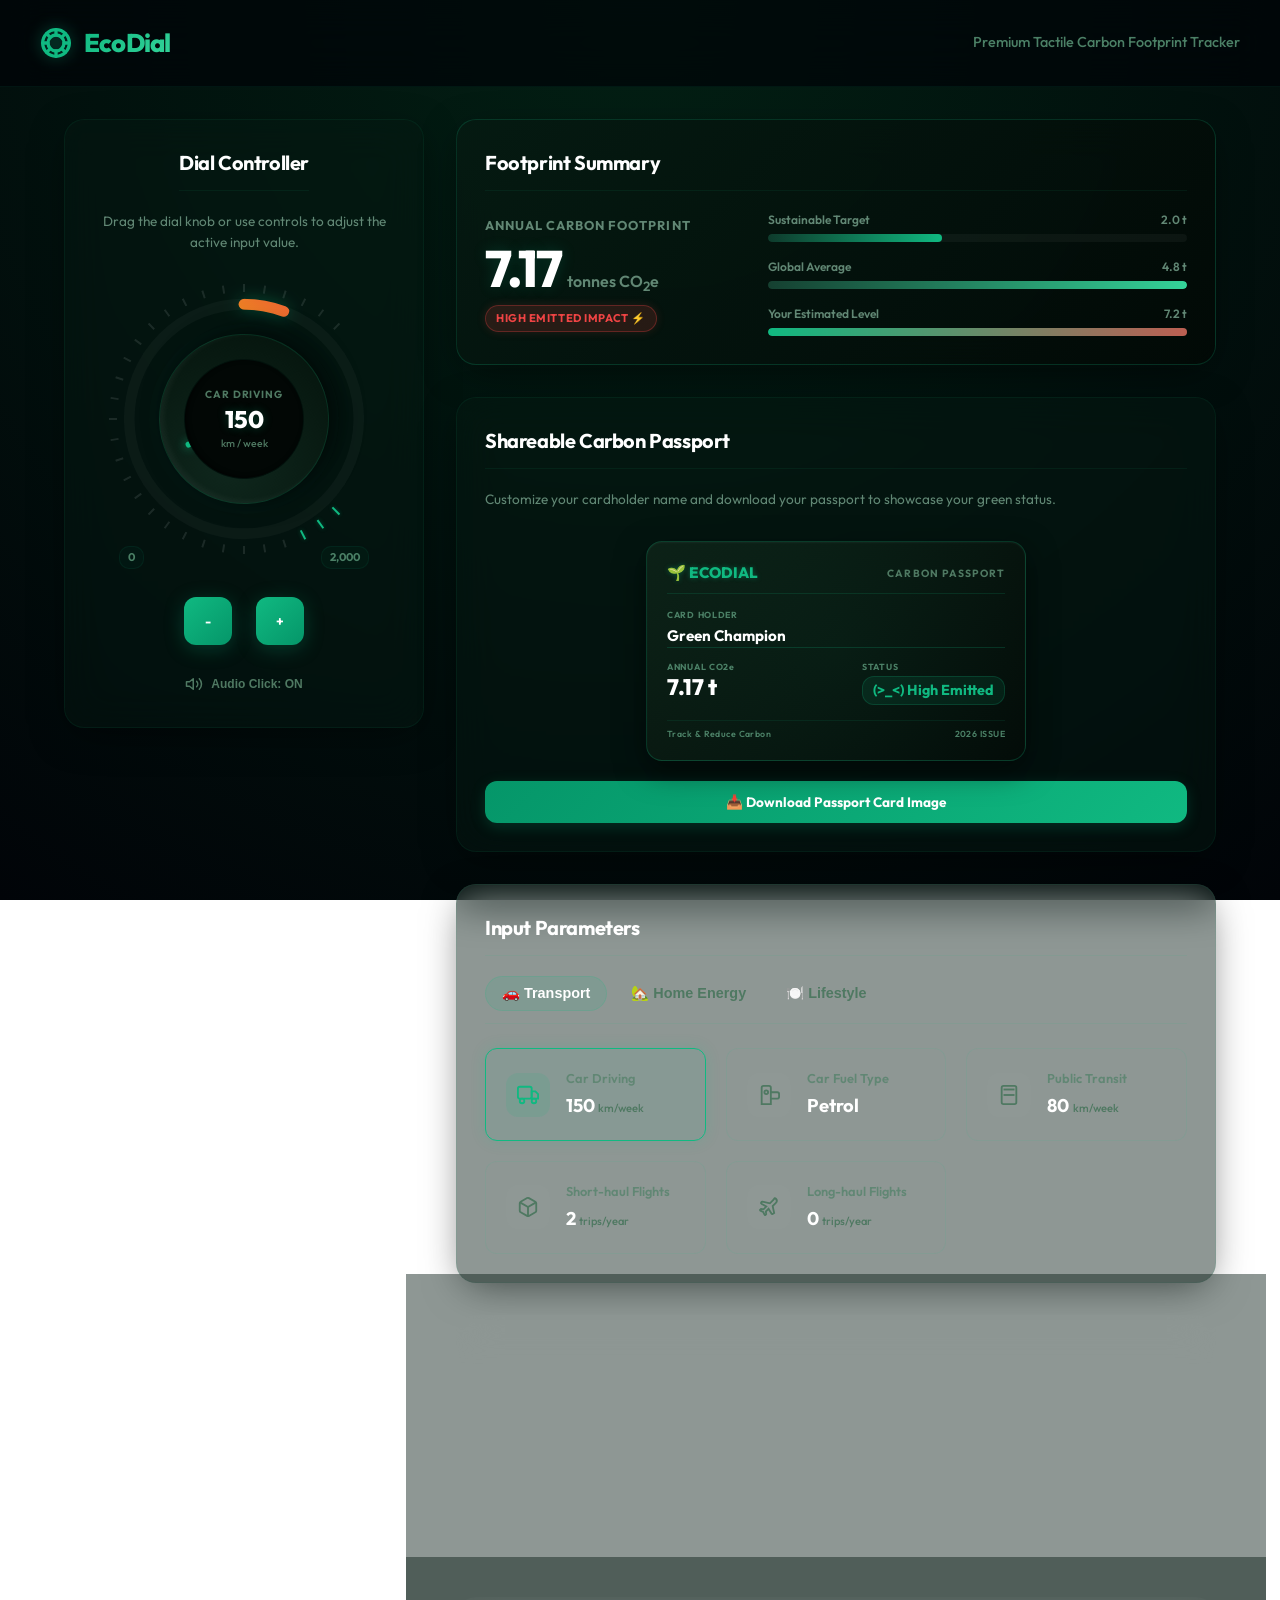
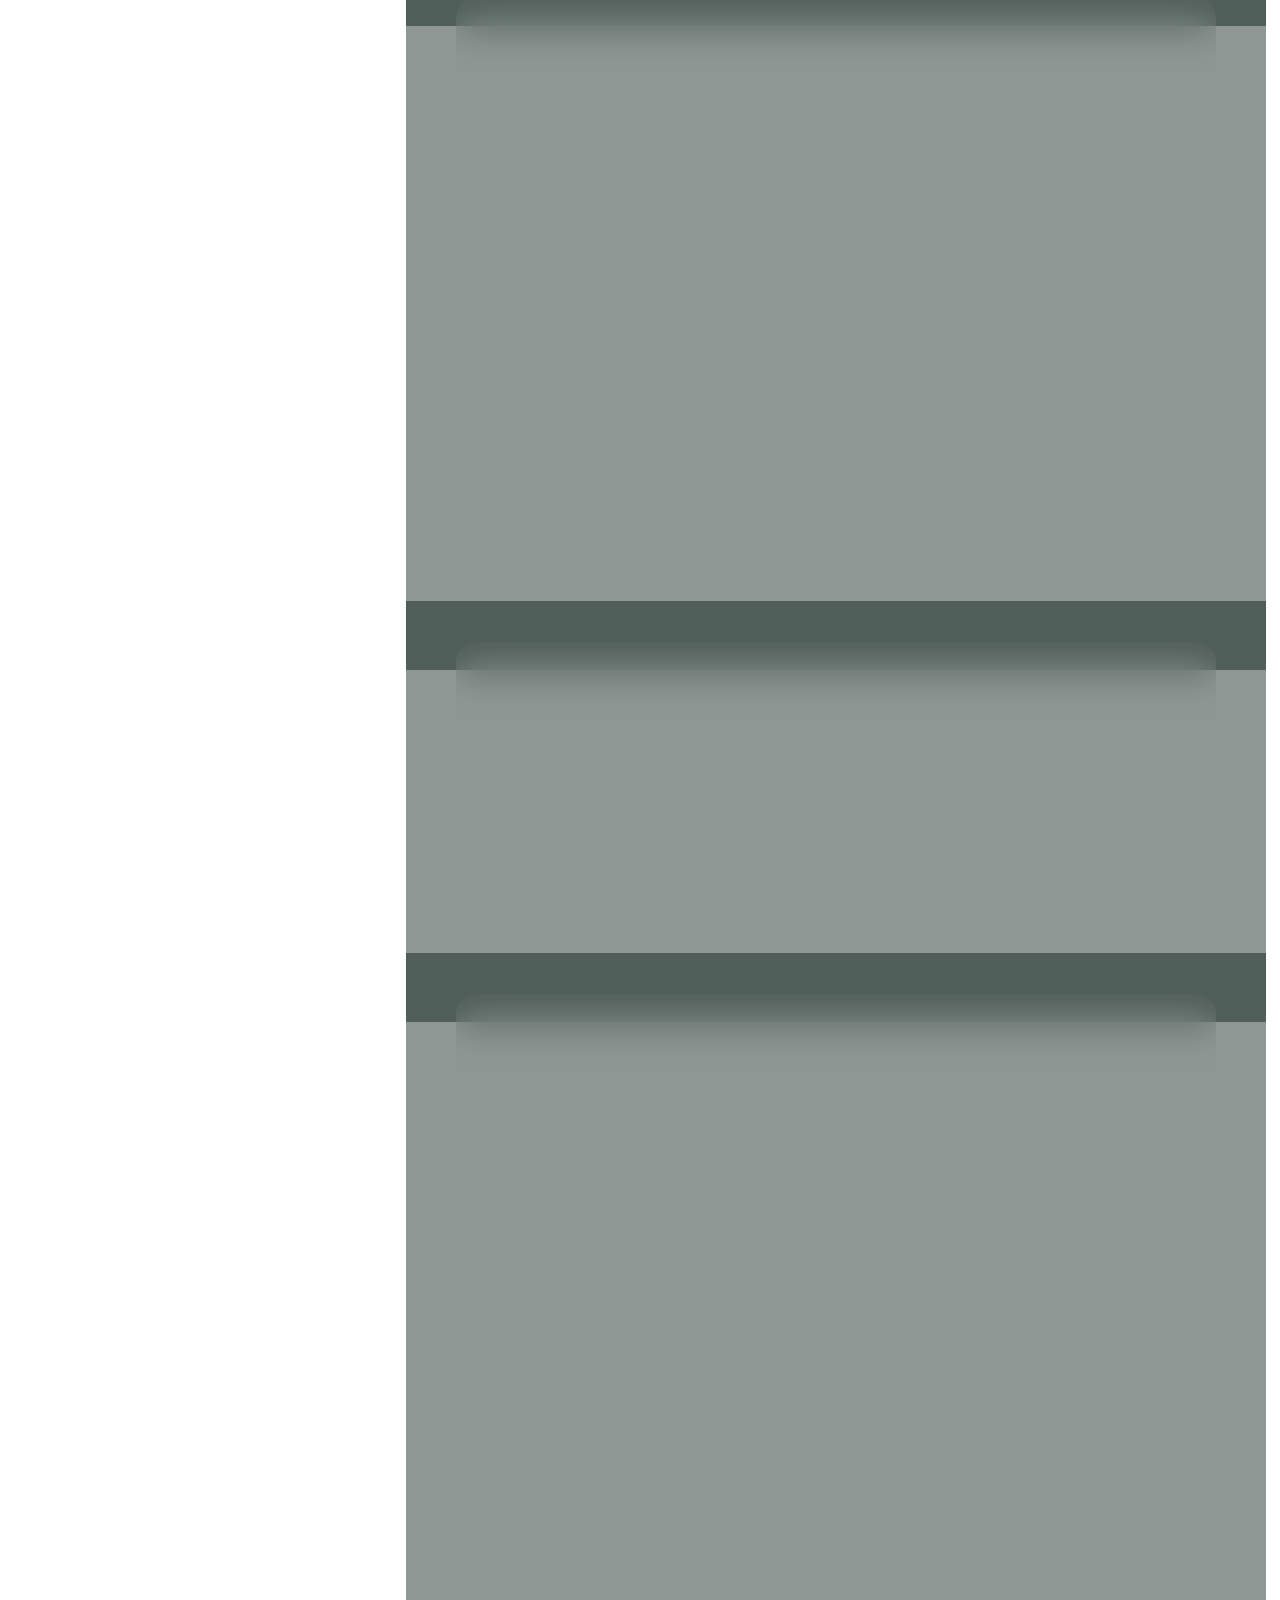
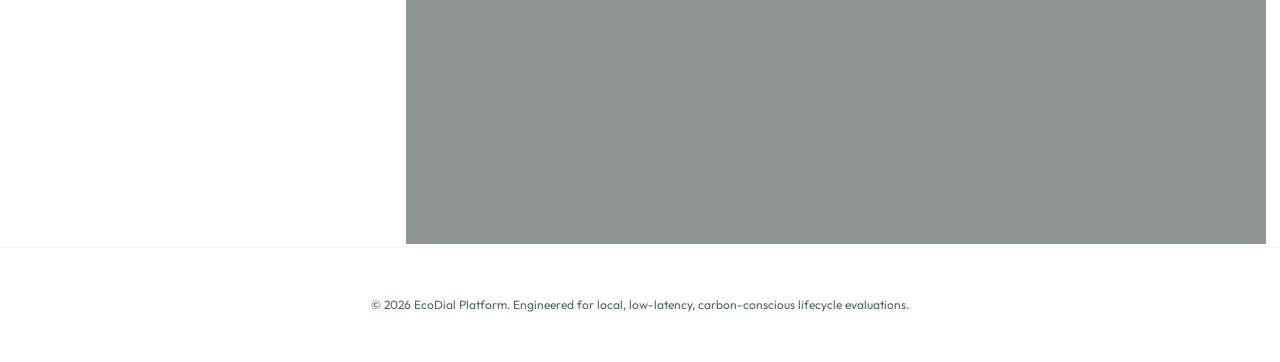
==== frontend/index.html @ 28dccb23 "Initial commit: Secure full-stack Ecodial carbon tracking platform" ====
<!DOCTYPE html>
<html lang="en">
<head>
  <meta charset="UTF-8">
  <meta name="viewport" content="width=device-width, initial-scale=1.0">
  <meta name="description" content="A premium, interactive carbon footprint calculator with drag-controlled tactile dials, live calculations, comparisons, and community leaderboards.">
  <title>EcoDial — Interactive Carbon Footprint Console</title>
  
  <!-- Font and Stylesheet -->
  <link rel="stylesheet" href="css/styles.css">
</head>
<body>

  <!-- Skip-to-content link for accessibility -->
  <a href="#main-dashboard" class="skip-link">Skip to main content</a>

  <header class="app-header">
    <div class="header-container">
      <div class="logo-container">
        <svg class="logo-icon" viewBox="0 0 24 24" width="32" height="32" fill="none" stroke="currentColor" stroke-width="2.5" stroke-linecap="round" stroke-linejoin="round">
          <path d="M12 2a10 10 0 0 1 10 10c0 5.523-4.477 10-10 10S2 17.523 2 12A10 10 0 0 1 12 2z"></path>
          <path d="M12 6a6 6 0 0 1 6 6c0 3.314-2.686 6-6 6s-6-2.686-6-6a6 6 0 0 1 6-6z"></path>
          <path d="M12 2v4"></path>
          <path d="M12 18v4"></path>
          <path d="M4.93 4.93l2.83 2.83"></path>
          <path d="M16.24 16.24l2.83 2.83"></path>
          <path d="M2 12h4"></path>
          <path d="M18 12h4"></path>
          <path d="M4.93 19.07l2.83-2.83"></path>
          <path d="M16.24 7.76l2.83-2.83"></path>
        </svg>
        <h1>EcoDial</h1>
      </div>
      <p>Premium Tactile Carbon Footprint Tracker</p>
    </div>
  </header>

  <main id="main-dashboard" class="dashboard">
    <!-- Left Column: The Console Control Panel -->
    <section class="console-panel card" aria-labelledby="console-heading">
      <h2 id="console-heading">Dial Controller</h2>
      <p class="console-sub">Drag the dial knob or use controls to adjust the active input value.</p>
      
      <!-- Main Dial Widget -->
      <div class="dial-wrapper">
        <div class="dial-container" id="dial-interactive" role="slider" aria-label="Control Dial" aria-valuemin="0" aria-valuemax="100" aria-valuenow="0">
          <!-- Background Notch Circle -->
          <svg class="dial-svg" viewBox="0 0 200 200">
            <defs>
              <linearGradient id="gradient-track" x1="0%" y1="0%" x2="100%" y2="100%">
                <stop offset="0%" stop-color="#10b981" />
                <stop offset="50%" stop-color="#eab308" />
                <stop offset="100%" stop-color="#ef4444" />
              </linearGradient>
            </defs>
            
            <!-- Outer ticks track -->
            <circle class="dial-track-bg" cx="100" cy="100" r="85" />
            <!-- Active Fill Arc -->
            <circle class="dial-track-fill" id="dial-progress-arc" cx="100" cy="100" r="85" stroke="url(#gradient-track)" />
          </svg>
          
          <!-- Outer Dial Ring (ticks render area) -->
          <div class="dial-ticks" id="dial-ticks-container"></div>
          
          <!-- Rotating Knob -->
          <div class="dial-knob" id="dial-knob-element">
            <div class="dial-knob-pointer"></div>
            <div class="dial-knob-cap"></div>
          </div>
          
          <!-- Inner Info Display -->
          <div class="dial-display">
            <div class="dial-display-category" id="dial-category-label">Select a parameter</div>
            <div class="dial-display-value" id="dial-value-label">--</div>
            <div class="dial-display-unit" id="dial-unit-label">click card below</div>
          </div>
        </div>
        <!-- Start/End visual labels for the dial -->
        <div class="dial-range-labels">
          <span id="dial-min-val-label" class="dial-range-lbl">0</span>
          <span id="dial-max-val-label" class="dial-range-lbl">2,000</span>
        </div>
      </div>

      <!-- Fine Tuning Accessibility Controls -->
      <div class="dial-controls">
        <button id="dial-btn-dec" class="btn btn-dial-adjust" aria-label="Decrease value">-</button>
        <button id="dial-btn-inc" class="btn btn-dial-adjust" aria-label="Increase value">+</button>
      </div>

      <!-- Settings & Feedback -->
      <div class="console-footer">
        <!-- Sound Effect Toggle -->
        <button id="toggle-sound-btn" class="btn-toggle-sound" aria-label="Toggle Dial Sound">
          <svg class="sound-icon sound-on" viewBox="0 0 24 24" width="18" height="18" fill="none" stroke="currentColor" stroke-width="2" stroke-linecap="round" stroke-linejoin="round">
            <polygon points="11 5 6 9 2 9 2 15 6 15 11 19 11 5"></polygon>
            <path d="M19.07 4.93a10 10 0 0 1 0 14.14M15.54 8.46a5 5 0 0 1 0 7.07"></path>
          </svg>
          <svg class="sound-icon sound-off hidden" viewBox="0 0 24 24" width="18" height="18" fill="none" stroke="currentColor" stroke-width="2" stroke-linecap="round" stroke-linejoin="round">
            <polygon points="11 5 6 9 2 9 2 15 6 15 11 19 11 5"></polygon>
            <line x1="23" y1="9" x2="17" y2="15"></line>
            <line x1="17" y1="9" x2="23" y2="15"></line>
          </svg>
          <span id="sound-status-text">Audio Click: ON</span>
        </button>
      </div>
      
      <!-- Option Selector for Categorical Inputs -->
      <div id="categorical-options-container" class="categorical-options hidden">
        <!-- Dynmically filled buttons -->
      </div>
    </section>

    <!-- Right Column: Results & Inputs Layout -->
    <div class="results-layout">
      <!-- Live Footprint Summary Card -->
      <section class="score-card card" aria-labelledby="score-heading">
        <h2 id="score-heading" class="visually-hidden">Footprint Summary</h2>
        <div class="score-container">
          <div class="score-metric">
            <span class="score-label">Annual Carbon Footprint</span>
            <div class="score-number-wrapper">
              <span id="score-value" class="score-number">0.00</span>
              <span class="score-unit">tonnes CO<sub>2</sub>e</span>
            </div>
            <div id="impact-badge" class="badge">Calculating...</div>
          </div>
          
          <div class="score-comparisons">
            <div class="comparison-bar">
              <div class="comp-label-row">
                <span>Sustainable Target</span>
                <span>2.0 t</span>
              </div>
              <div class="bar-track">
                <div class="bar-fill sustainable-fill" style="width: 100%"></div>
              </div>
            </div>
            
            <div class="comparison-bar">
              <div class="comp-label-row">
                <span>Global Average</span>
                <span>4.8 t</span>
              </div>
              <div class="bar-track">
                <div class="bar-fill avg-fill" style="width: 100%"></div>
              </div>
            </div>
            
            <div class="comparison-bar">
              <div class="comp-label-row">
                <span>Your Estimated Level</span>
                <span id="comparison-user-val">0.0 t</span>
              </div>
              <div class="bar-track">
                <div id="user-footprint-fill" class="bar-fill user-fill" style="width: 0%"></div>
              </div>
            </div>
          </div>
        </div>
      </section>

      <!-- Shareable Carbon Passport Card -->
      <section class="ecocard-section card" aria-labelledby="ecocard-heading">
        <h2 id="ecocard-heading">Shareable Carbon Passport</h2>
        <p class="console-sub">Customize your cardholder name and download your passport to showcase your green status.</p>
        
        <div class="ecocard-container">
          <div class="ecocard" id="ecocard-card-element">
            <div class="ecocard-glow"></div>
            <div class="ecocard-header">
              <span class="ecocard-logo">🌱 ECODIAL</span>
              <span class="ecocard-type">CARBON PASSPORT</span>
            </div>
            
            <div class="ecocard-body">
              <div class="ecocard-field">
                <label for="card-holder-name" class="ecocard-label">CARD HOLDER</label>
                <input type="text" id="card-holder-name" value="Green Champion" placeholder="Enter name" maxlength="18">
              </div>
              <div class="ecocard-row">
                <div class="ecocard-field">
                  <span class="ecocard-label">ANNUAL CO2e</span>
                  <span class="ecocard-value" id="card-footprint-val">0.00 t</span>
                </div>
                <div class="ecocard-field">
                  <span class="ecocard-label">STATUS</span>
                  <span class="ecocard-status" id="card-status-val">Sustainable</span>
                </div>
              </div>
            </div>
            
            <div class="ecocard-footer">
              <span>Track & Reduce Carbon</span>
              <span>2026 ISSUE</span>
            </div>
          </div>
          
          <button id="download-card-btn" class="btn btn-download-pass">📥 Download Passport Card Image</button>
        </div>
      </section>

      <!-- Category Navigation & Cards Grid -->
      <section class="inputs-panel card" aria-labelledby="inputs-heading">
        <h2 id="inputs-heading" class="visually-hidden">Input Parameters</h2>
        <div class="tabs-header">
          <button class="tab-btn active" data-category="transport">🚗 Transport</button>
          <button class="tab-btn" data-category="home">🏡 Home Energy</button>
          <button class="tab-btn" data-category="lifestyle">🍽️ Lifestyle</button>
        </div>

        <div class="tabs-content">
          <!-- Transport Tab Content -->
          <div class="tab-pane active" id="tab-transport">
            <div class="cards-grid">
              <div class="param-card active" id="card-car_km_per_week" data-id="car_km_per_week">
                <div class="card-icon-wrapper">
                  <svg class="card-icon" viewBox="0 0 24 24" fill="none" stroke="currentColor" stroke-width="2">
                    <rect x="1" y="3" width="15" height="13" rx="2" ry="2"></rect>
                    <polygon points="16 8 20 8 23 11 23 16 16 16 16 8"></polygon>
                    <circle cx="5.5" cy="18.5" r="2.5"></circle>
                    <circle cx="18.5" cy="18.5" r="2.5"></circle>
                  </svg>
                </div>
                <div class="card-info">
                  <h3>Car Driving</h3>
                  <div class="card-val-row">
                    <span class="card-val" id="val-car_km_per_week">0</span>
                    <span class="card-unit">km/week</span>
                  </div>
                </div>
              </div>

              <div class="param-card" id="card-car_fuel" data-id="car_fuel">
                <div class="card-icon-wrapper">
                  <svg class="card-icon" viewBox="0 0 24 24" fill="none" stroke="currentColor" stroke-width="2">
                    <path d="M3 22h12M4 22V4a2 2 0 0 1 2-2h6a2 2 0 0 1 2 2v18"></path>
                    <path d="M14 9h7a2 2 0 0 1 2 2v3a2 2 0 0 1-2 2h-7"></path>
                    <circle cx="9" cy="9" r="2"></circle>
                  </svg>
                </div>
                <div class="card-info">
                  <h3>Car Fuel Type</h3>
                  <div class="card-val-row">
                    <span class="card-val capitalize" id="val-car_fuel">petrol</span>
                  </div>
                </div>
              </div>

              <div class="param-card" id="card-public_transit_km_per_week" data-id="public_transit_km_per_week">
                <div class="card-icon-wrapper">
                  <svg class="card-icon" viewBox="0 0 24 24" fill="none" stroke="currentColor" stroke-width="2">
                    <rect x="4" y="2" width="16" height="20" rx="2" ry="2"></rect>
                    <line x1="12" y1="18" x2="12" y2="18"></line>
                    <line x1="6" y1="6" x2="18" y2="6"></line>
                    <line x1="6" y1="12" x2="18" y2="12"></line>
                  </svg>
                </div>
                <div class="card-info">
                  <h3>Public Transit</h3>
                  <div class="card-val-row">
                    <span class="card-val" id="val-public_transit_km_per_week">0</span>
                    <span class="card-unit">km/week</span>
                  </div>
                </div>
              </div>

              <div class="param-card" id="card-short_haul_flights_per_year" data-id="short_haul_flights_per_year">
                <div class="card-icon-wrapper">
                  <svg class="card-icon" viewBox="0 0 24 24" fill="none" stroke="currentColor" stroke-width="2">
                    <path d="M21 16V8a2 2 0 0 0-1-1.73l-7-4a2 2 0 0 0-2 0l-7 4A2 2 0 0 0 3 8v8a2 2 0 0 0 1 1.73l7 4a2 2 0 0 0 2 0l7-4A2 2 0 0 0 21 16z"></path>
                    <line x1="3.27" y1="6.96" x2="12" y2="12.01"></line>
                    <line x1="12" y1="22.08" x2="12" y2="12"></line>
                    <line x1="20.73" y1="6.96" x2="12" y2="12"></line>
                  </svg>
                </div>
                <div class="card-info">
                  <h3>Short-haul Flights</h3>
                  <div class="card-val-row">
                    <span class="card-val" id="val-short_haul_flights_per_year">0</span>
                    <span class="card-unit">trips/year</span>
                  </div>
                </div>
              </div>

              <div class="param-card" id="card-long_haul_flights_per_year" data-id="long_haul_flights_per_year">
                <div class="card-icon-wrapper">
                  <svg class="card-icon" viewBox="0 0 24 24" fill="none" stroke="currentColor" stroke-width="2">
                    <path d="M17.8 19.2L16 11l3.5-3.5C21 6 21 4.5 19.5 3S18 3 16.5 4.5L13 8 4.8 6.2c-.5-.1-.9.1-1.1.5l-.3.7c-.2.4-.1.9.3 1.1L9 11.5l-3 3-2.3-.5c-.4-.1-.8.1-1 .4l-.4.5c-.2.4-.1.8.3 1l3 1.5 1.5 3c.2.4.6.5 1 .3l.5-.4c.3-.2.5-.6.4-1l-.5-2.3 3-3 3.3 5.3c.2.4.7.5 1.1.3l.7-.3c.4-.2.6-.6.5-1.1z"></path>
                  </svg>
                </div>
                <div class="card-info">
                  <h3>Long-haul Flights</h3>
                  <div class="card-val-row">
                    <span class="card-val" id="val-long_haul_flights_per_year">0</span>
                    <span class="card-unit">trips/year</span>
                  </div>
                </div>
              </div>
            </div>
          </div>

          <!-- Home Energy Tab Content -->
          <div class="tab-pane" id="tab-home">
            <div class="cards-grid">
              <div class="param-card" id="card-electricity_kwh_per_month" data-id="electricity_kwh_per_month">
                <div class="card-icon-wrapper">
                  <svg class="card-icon" viewBox="0 0 24 24" fill="none" stroke="currentColor" stroke-width="2">
                    <polygon points="13 2 3 14 12 14 11 22 21 10 12 10 13 2"></polygon>
                  </svg>
                </div>
                <div class="card-info">
                  <h3>Electricity Use</h3>
                  <div class="card-val-row">
                    <span class="card-val" id="val-electricity_kwh_per_month">0</span>
                    <span class="card-unit">kWh/month</span>
                  </div>
                </div>
              </div>

              <div class="param-card" id="card-natural_gas_kwh_per_month" data-id="natural_gas_kwh_per_month">
                <div class="card-icon-wrapper">
                  <svg class="card-icon" viewBox="0 0 24 24" fill="none" stroke="currentColor" stroke-width="2">
                    <path d="M12 2c1.88 0 3.39 1.19 4.02 2.82a5.093 5.093 0 0 0-4.02 1.34c-2 2-2 5.02 0 7.02s5.02 2 7.02 0a5.093 5.093 0 0 0 1.34-4.02C20.81 9.8 22 11.31 22 13.19C22 18.06 17.52 22 12 22S2 18.06 2 13.19C2 7.52 7.52 2 12 2z"></path>
                  </svg>
                </div>
                <div class="card-info">
                  <h3>Natural Gas Use</h3>
                  <div class="card-val-row">
                    <span class="card-val" id="val-natural_gas_kwh_per_month">0</span>
                    <span class="card-unit">kWh/month</span>
                  </div>
                </div>
              </div>

              <div class="param-card" id="card-household_size" data-id="household_size">
                <div class="card-icon-wrapper">
                  <svg class="card-icon" viewBox="0 0 24 24" fill="none" stroke="currentColor" stroke-width="2">
                    <path d="M17 21v-2a4 4 0 0 0-4-4H5a4 4 0 0 0-4 4v2"></path>
                    <circle cx="9" cy="7" r="4"></circle>
                    <path d="M23 21v-2a4 4 0 0 0-3-3.87"></path>
                    <path d="M16 3.13a4 4 0 0 1 0 7.75"></path>
                  </svg>
                </div>
                <div class="card-info">
                  <h3>Household Size</h3>
                  <div class="card-val-row">
                    <span class="card-val" id="val-household_size">1</span>
                    <span class="card-unit">people</span>
                  </div>
                </div>
              </div>
            </div>
          </div>

          <!-- Lifestyle Tab Content -->
          <div class="tab-pane" id="tab-lifestyle">
            <div class="cards-grid">
              <div class="param-card" id="card-diet" data-id="diet">
                <div class="card-icon-wrapper">
                  <svg class="card-icon" viewBox="0 0 24 24" fill="none" stroke="currentColor" stroke-width="2">
                    <circle cx="12" cy="12" r="10"></circle>
                    <path d="M12 2a15.3 15.3 0 0 1 4 10 15.3 15.3 0 0 1-4 10 15.3 15.3 0 0 1-4-10 15.3 15.3 0 0 1 4-10z"></path>
                    <path d="M2 12h20"></path>
                  </svg>
                </div>
                <div class="card-info">
                  <h3>Primary Diet</h3>
                  <div class="card-val-row">
                    <span class="card-val capitalize" id="val-diet">medium_meat</span>
                  </div>
                </div>
              </div>

              <div class="param-card" id="card-goods_spend_usd_per_month" data-id="goods_spend_usd_per_month">
                <div class="card-icon-wrapper">
                  <svg class="card-icon" viewBox="0 0 24 24" fill="none" stroke="currentColor" stroke-width="2">
                    <rect x="2" y="7" width="20" height="14" rx="2" ry="2"></rect>
                    <path d="M16 21V5a2 2 0 0 0-2-2h-4a2 2 0 0 0-2 2v16"></path>
                  </svg>
                </div>
                <div class="card-info">
                  <h3>Goods Spending</h3>
                  <div class="card-val-row">
                    <span class="card-val" id="val-goods_spend_usd_per_month">0</span>
                    <span class="card-unit">USD/month</span>
                  </div>
                </div>
              </div>

              <div class="param-card" id="card-waste_kg_per_week" data-id="waste_kg_per_week">
                <div class="card-icon-wrapper">
                  <svg class="card-icon" viewBox="0 0 24 24" fill="none" stroke="currentColor" stroke-width="2">
                    <polyline points="3 6 5 6 21 6"></polyline>
                    <path d="M19 6v14a2 2 0 0 1-2 2H7a2 2 0 0 1-2-2V6m3 0V4a2 2 0 0 1 2-2h4a2 2 0 0 1 2 2v2"></path>
                    <line x1="10" y1="11" x2="10" y2="17"></line>
                    <line x1="14" y1="11" x2="14" y2="17"></line>
                  </svg>
                </div>
                <div class="card-info">
                  <h3>Landfill Waste</h3>
                  <div class="card-val-row">
                    <span class="card-val" id="val-waste_kg_per_week">0</span>
                    <span class="card-unit">kg/week</span>
                  </div>
                </div>
              </div>
            </div>
          </div>
        </div>
      </section>

      <!-- Category Visual Breakdown Chart -->
      <section class="breakdown-card card" aria-labelledby="breakdown-heading">
        <h2 id="breakdown-heading">Emissions Breakdown</h2>
        <div class="breakdown-chart" id="breakdown-chart-bars">
          <!-- Dynamic chart rows generated by JS -->
          <div class="bar-row">
            <span>🚗 Transport</span>
            <div class="bar-track"><div class="bar-fill user-fill" id="breakdown-fill-transport" style="width: 0%"></div></div>
            <span id="breakdown-val-transport">0.00 t</span>
          </div>
          <div class="bar-row">
            <span>🏡 Home Energy</span>
            <div class="bar-track"><div class="bar-fill user-fill" id="breakdown-fill-home" style="width: 0%"></div></div>
            <span id="breakdown-val-home">0.00 t</span>
          </div>
          <div class="bar-row">
            <span>🍽️ Diet</span>
            <div class="bar-track"><div class="bar-fill user-fill" id="breakdown-fill-diet" style="width: 0%"></div></div>
            <span id="breakdown-val-diet">0.00 t</span>
          </div>
          <div class="bar-row">
            <span>🛍️ Consumption</span>
            <div class="bar-track"><div class="bar-fill user-fill" id="breakdown-fill-consumption" style="width: 0%"></div></div>
            <span id="breakdown-val-consumption">0.00 t</span>
          </div>
        </div>
      </section>

      <!-- Recommendations Action List -->
      <section class="actions-card card" aria-labelledby="actions-heading">
        <h2 id="actions-heading">Tailored Reductions</h2>
        <div class="insights-summary" id="insights-summary-text">
          Adjust inputs to see quantified actions targeting your largest emission categories.
        </div>
        <ul class="plain-list" id="recommendations-list">
          <!-- Dynamic list of recommendations -->
        </ul>
      </section>

      <!-- History Snapshots Logs -->
      <section class="history-card card" aria-labelledby="history-heading">
        <h2 id="history-heading">Saved Snapshots</h2>
        <div class="history-controls">
          <button id="save-snapshot-btn" class="btn">💾 Save Snapshot</button>
          <button id="reset-platform-btn" class="btn secondary">🔄 Reset Inputs</button>
        </div>
        <div class="table-wrapper">
          <table class="history" id="history-table">
            <thead>
              <tr>
                <th>Date</th>
                <th>Total Footprint</th>
                <th>Transport</th>
                <th>Home</th>
                <th>Diet</th>
                <th>Consumption</th>
                <th style="text-align: right;">Action</th>
              </tr>
            </thead>
            <tbody id="history-table-body">
              <tr>
                <td colspan="7" class="empty-history">No snapshots saved yet. Save current estimates using the button above.</td>
              </tr>
            </tbody>
          </table>
        </div>
      </section>

      <!-- Community Status Light Board & Competition Leaderboard -->
      <section class="community-card card" aria-labelledby="community-heading">
        <h2 id="community-heading">Community Status &amp; Leaderboard</h2>
        <p class="console-sub">Fostering friendly competition to reduce emissions. Monitor active member status at a glance!</p>
        
        <!-- Add Friend Form -->
        <div class="community-adder">
          <div class="field">
            <label for="friend-name-input">Friend Name</label>
            <input type="text" id="friend-name-input" placeholder="e.g. Alice" maxlength="12">
          </div>
          <div class="field">
            <label for="friend-score-input">Carbon footprint (tonnes)</label>
            <input type="number" id="friend-score-input" placeholder="e.g. 3.2" step="0.1" min="0" max="30">
          </div>
          <button id="add-friend-btn" class="btn" style="margin-top: 1.5rem;">👤 Add Member</button>
        </div>

        <!-- Warning Lights Board -->
        <h3 class="board-title">🚨 System Status Lights</h3>
        <div class="status-light-board" id="status-lights-grid">
          <!-- Dynamically populated with status LEDs -->
        </div>

        <!-- Leaderboard Table -->
        <h3 class="board-title" style="margin-top: 2rem;">🏆 Eco Competition Board</h3>
        <div class="table-wrapper">
          <table class="history" id="leaderboard-table">
            <thead>
              <tr>
                <th>Rank</th>
                <th>Member Name</th>
                <th>Footprint Score</th>
                <th>Carbon Status</th>
                <th style="text-align: right;">Action</th>
              </tr>
            </thead>
            <tbody id="leaderboard-table-body">
              <!-- Dynamically populated with ranked users -->
            </tbody>
          </table>
        </div>
      </section>
    </div>
  </main>

  <footer class="app-footer">
    <p>© 2026 EcoDial Platform. Engineered for local, low-latency, carbon-conscious lifecycle evaluations.</p>
  </footer>

  <!-- Application Logic -->
  <script src="js/app.js"></script>
</body>
</html>
---- frontend/css/styles.css ----
/* EcoDial Visual Design System */
@import url('https://fonts.googleapis.com/css2?family=Outfit:wght@300;400;500;600;700;800&display=swap');

:root {
  --bg-gradient: radial-gradient(circle at 50% 0%, #032014 0%, #010408 100%);
  --surface: rgba(6, 26, 18, 0.45);
  --surface-hover: rgba(9, 36, 25, 0.6);
  --text: #f8fafc;
  --muted: #4b6b5b;
  --primary: #10b981; /* Emerald green */
  --primary-glow: rgba(16, 185, 129, 0.4);
  --blue-accent: #34d399; /* Mint green for moderate */
  --blue-glow: rgba(52, 211, 153, 0.35);
  --accent: #ef4444; /* Crimson red warning */
  --accent-glow: rgba(239, 68, 68, 0.35);
  --yellow-accent: #fbbf24;
  --yellow-glow: rgba(251, 191, 36, 0.35);
  
  --border: rgba(16, 185, 129, 0.08);
  --border-hover: rgba(16, 185, 129, 0.22);
  --focus: #10b981;
  --radius: 20px;
  --radius-inner: 12px;
  --shadow: 0 10px 40px -10px rgba(0, 0, 0, 0.6);
  --glass-blur: blur(20px);
}

* {
  box-sizing: border-box;
  margin: 0;
  padding: 0;
}

body {
  font-family: 'Outfit', -apple-system, sans-serif;
  background: var(--bg-gradient);
  background-attachment: fixed;
  color: var(--text);
  line-height: 1.5;
  min-height: 100vh;
}

/* Custom Scrollbars */
::-webkit-scrollbar {
  width: 8px;
  height: 8px;
}
::-webkit-scrollbar-track {
  background: #010408;
}
::-webkit-scrollbar-thumb {
  background: #082d1c;
  border-radius: 4px;
}
::-webkit-scrollbar-thumb:hover {
  background: #10b981;
}

/* Accessible Outlines */
:focus-visible {
  outline: 3px solid var(--focus);
  outline-offset: 3px;
}

.skip-link {
  position: absolute;
  top: -100px;
  left: 20px;
  background: var(--primary);
  color: #fff;
  padding: 10px 20px;
  border-radius: 0 0 10px 10px;
  z-index: 100;
  text-decoration: none;
  font-weight: 600;
  transition: top 0.2s ease;
}
.skip-link:focus {
  top: 0;
}

/* Header */
.app-header {
  background: rgba(1, 4, 8, 0.7);
  backdrop-filter: var(--glass-blur);
  -webkit-backdrop-filter: var(--glass-blur);
  border-bottom: 1px solid var(--border);
  padding: 1.5rem 2rem;
  position: sticky;
  top: 0;
  z-index: 50;
}
.header-container {
  max-width: 1200px;
  margin: 0 auto;
  display: flex;
  justify-content: space-between;
  align-items: center;
  flex-wrap: wrap;
  gap: 1rem;
}
.logo-container {
  display: flex;
  align-items: center;
  gap: 0.75rem;
}
.logo-icon {
  color: var(--primary);
  filter: drop-shadow(0 0 8px var(--primary-glow));
}
.app-header h1 {
  font-size: 1.6rem;
  font-weight: 800;
  letter-spacing: -0.03em;
  background: linear-gradient(135deg, #10b981 0%, #34d399 100%);
  -webkit-background-clip: text;
  background-clip: text;
  -webkit-text-fill-color: transparent;
}
.app-header p {
  color: #4b8066;
  font-size: 0.9rem;
  font-weight: 500;
}

/* Dashboard Layout */
.dashboard {
  max-width: 1200px;
  margin: 2rem auto;
  padding: 0 1.5rem;
  display: grid;
  grid-template-columns: 360px 1fr;
  gap: 2rem;
  align-items: start;
}

/* Glassmorphic Cards */
.card {
  background: var(--surface);
  backdrop-filter: var(--glass-blur);
  -webkit-backdrop-filter: var(--glass-blur);
  border: 1px solid var(--border);
  border-radius: var(--radius);
  padding: 1.75rem;
  box-shadow: var(--shadow);
  transition: all 0.3s cubic-bezier(0.25, 0.8, 0.25, 1);
}
.card:hover {
  background: var(--surface-hover);
  border-color: var(--border-hover);
  box-shadow: 0 15px 45px -10px rgba(0, 0, 0, 0.7);
  transform: translateY(-2px);
}
.card h2 {
  font-size: 1.25rem;
  font-weight: 700;
  letter-spacing: -0.02em;
  color: #fff;
  border-bottom: 1px solid var(--border);
  padding-bottom: 0.75rem;
  margin-bottom: 1.25rem;
  display: flex;
  align-items: center;
  gap: 0.5rem;
}

/* Console/Dial Panel */
.console-panel {
  position: sticky;
  top: 100px;
  display: flex;
  flex-direction: column;
  align-items: center;
  text-align: center;
}
.console-sub {
  font-size: 0.85rem;
  color: #618774;
  margin-bottom: 2rem;
}

/* Dial Interactive Widget */
.dial-wrapper {
  position: relative;
  width: 270px;
  height: 270px;
  margin-bottom: 2.2rem;
  user-select: none;
}
.dial-range-labels {
  position: absolute;
  bottom: -15px;
  left: 0;
  right: 0;
  display: flex;
  justify-content: space-between;
  padding: 0 10px;
  pointer-events: none;
}
.dial-range-lbl {
  font-size: 0.7rem;
  font-weight: 700;
  color: #4b8066;
  background: rgba(16, 185, 129, 0.04);
  border: 1px solid var(--border);
  padding: 2px 8px;
  border-radius: 10px;
}
.dial-container {
  position: relative;
  width: 100%;
  height: 100%;
  display: flex;
  align-items: center;
  justify-content: center;
  cursor: grab;
  touch-action: none;
  -webkit-user-drag: none;
}
.dial-container:active {
  cursor: grabbing;
}
.dial-svg {
  position: absolute;
  top: 0;
  left: 0;
  width: 100%;
  height: 100%;
  transform: rotate(-90deg);
}
.dial-track-bg {
  fill: none;
  stroke: rgba(255, 255, 255, 0.03);
  stroke-width: 8;
}
.dial-track-fill {
  fill: none;
  stroke-width: 8;
  stroke-linecap: round;
  stroke-dasharray: 534;
  stroke-dashoffset: 534;
  transition: stroke-dashoffset 0.1s cubic-bezier(0.1, 0.8, 0.25, 1);
  filter: drop-shadow(0 0 6px rgba(16, 185, 129, 0.35));
}

/* Tick Notches around Dial */
.dial-ticks {
  position: absolute;
  top: 0;
  left: 0;
  width: 100%;
  height: 100%;
  pointer-events: none;
}
.dial-tick {
  position: absolute;
  width: 2px;
  height: 8px;
  background: rgba(255, 255, 255, 0.1);
  left: calc(50% - 1px);
  transform-origin: 50% 135px;
  transition: background-color 0.2s ease, height 0.2s ease;
}
.dial-tick.active {
  background: var(--primary);
  height: 10px;
  box-shadow: 0 0 4px var(--primary-glow);
}

/* Rotating Knob */
.dial-knob {
  position: absolute;
  width: 170px;
  height: 170px;
  border-radius: 50%;
  background: radial-gradient(circle at 30% 30%, #0f271d 0%, #04120b 100%);
  border: 1px solid rgba(16, 185, 129, 0.15);
  box-shadow: 
    inset 0 4px 6px rgba(255, 255, 255, 0.05),
    0 10px 25px rgba(0, 0, 0, 0.6),
    0 0 0 10px rgba(16, 185, 129, 0.01);
  display: flex;
  align-items: center;
  justify-content: center;
  transition: transform 0.1s cubic-bezier(0.1, 0.8, 0.25, 1);
  z-index: 10;
  touch-action: none;
  -webkit-user-drag: none;
}
.dial-knob-pointer {
  position: absolute;
  width: 6px;
  height: 6px;
  border-radius: 50%;
  background: var(--primary);
  top: 20px;
  left: calc(50% - 3px);
  box-shadow: 0 0 10px var(--primary);
}
.dial-knob-cap {
  position: absolute;
  width: 120px;
  height: 120px;
  border-radius: 50%;
  background: #020705;
  border: 1px solid rgba(16, 185, 129, 0.05);
  box-shadow: inset 0 2px 4px rgba(0, 0, 0, 0.7);
  pointer-events: none;
}

/* Info Inner Display */
.dial-display {
  position: absolute;
  z-index: 20;
  pointer-events: none;
  display: flex;
  flex-direction: column;
  align-items: center;
  justify-content: center;
  width: 110px;
  height: 110px;
  text-align: center;
}
.dial-display-category {
  font-size: 0.65rem;
  text-transform: uppercase;
  letter-spacing: 0.08em;
  color: #4f7962;
  font-weight: 700;
  max-width: 90px;
  overflow: hidden;
  text-overflow: ellipsis;
  white-space: nowrap;
}
.dial-display-value {
  font-size: 1.5rem;
  font-weight: 800;
  color: #fff;
  line-height: 1.1;
  margin: 0.2rem 0;
  text-shadow: 0 0 10px rgba(16, 185, 129, 0.3);
}
.dial-display-unit {
  font-size: 0.65rem;
  color: #4f7962;
  font-weight: 500;
}

/* Control Buttons dec/inc */
.dial-controls {
  display: flex;
  gap: 1.5rem;
  margin-top: 0.5rem;
  width: 100%;
  justify-content: center;
}
.btn-dial-adjust {
  width: 48px;
  height: 48px;
  border-radius: 50%;
  font-size: 1.5rem;
  display: flex;
  align-items: center;
  justify-content: center;
  background: rgba(255, 255, 255, 0.01);
  border: 1px solid var(--border);
  color: #a7f3d0;
  padding: 0;
  box-shadow: none;
}
.btn-dial-adjust:hover {
  background: rgba(16, 185, 129, 0.08);
  border-color: var(--primary);
  color: var(--primary);
}

.console-footer {
  margin-top: 1.5rem;
  width: 100%;
}
.btn-toggle-sound {
  background: transparent;
  border: none;
  color: #4f7962;
  cursor: pointer;
  display: inline-flex;
  align-items: center;
  gap: 0.5rem;
  font-size: 0.75rem;
  font-weight: 600;
  padding: 6px 12px;
  border-radius: 20px;
  transition: all 0.2s ease;
}
.btn-toggle-sound:hover {
  color: var(--text);
  background: rgba(16, 185, 129, 0.05);
}

/* Option selections (Categorical inputs overlay) */
.categorical-options {
  display: flex;
  flex-direction: column;
  gap: 0.5rem;
  margin-top: 1.25rem;
  width: 100%;
  animation: fadeIn 0.3s ease;
}
.categorical-btn {
  background: rgba(255, 255, 255, 0.01);
  border: 1px solid var(--border);
  color: var(--text);
  padding: 0.6rem 1rem;
  border-radius: var(--radius-inner);
  cursor: pointer;
  font-size: 0.8rem;
  font-weight: 600;
  text-align: left;
  transition: all 0.2s ease;
  display: flex;
  justify-content: space-between;
  align-items: center;
}
.categorical-btn:hover {
  background: rgba(16, 185, 129, 0.05);
  border-color: var(--muted);
}
.categorical-btn.active {
  background: rgba(16, 185, 129, 0.1);
  border-color: var(--primary);
  color: var(--primary);
  box-shadow: 0 0 10px rgba(16, 185, 129, 0.1);
}

/* Right Section Results */
.results-layout {
  display: flex;
  flex-direction: column;
  gap: 2rem;
}

/* Score Card */
.score-card {
  background: linear-gradient(135deg, rgba(6, 26, 18, 0.8) 0%, rgba(2, 8, 5, 0.8) 100%);
  border-color: rgba(16, 185, 129, 0.2);
}
.score-container {
  display: grid;
  grid-template-columns: 1.2fr 2fr;
  gap: 2rem;
  align-items: center;
}
.score-metric {
  display: flex;
  flex-direction: column;
}
.score-label {
  font-size: 0.8rem;
  font-weight: 700;
  text-transform: uppercase;
  letter-spacing: 0.08em;
  color: #618774;
}
.score-number-wrapper {
  margin: 0.5rem 0;
  display: flex;
  align-items: baseline;
  gap: 0.4rem;
}
.score-number {
  font-size: 3.2rem;
  font-weight: 800;
  letter-spacing: -0.04em;
  line-height: 1;
  color: #fff;
  text-shadow: 0 0 15px rgba(16, 185, 129, 0.2);
}
.score-unit {
  font-size: 1rem;
  color: #618774;
  font-weight: 600;
}
.badge {
  align-self: flex-start;
  font-size: 0.7rem;
  font-weight: 700;
  padding: 4px 10px;
  border-radius: 20px;
  text-transform: uppercase;
  letter-spacing: 0.05em;
  transition: all 0.3s ease;
}
.badge.badge-sustainable {
  background: rgba(16, 185, 129, 0.15);
  color: var(--primary);
  border: 1px solid rgba(16, 185, 129, 0.3);
  box-shadow: 0 0 10px rgba(16, 185, 129, 0.15);
}
.badge.badge-moderate {
  background: rgba(52, 211, 153, 0.15);
  color: var(--blue-accent);
  border: 1px solid rgba(52, 211, 153, 0.3);
  box-shadow: 0 0 10px rgba(52, 211, 153, 0.15);
}
.badge.badge-warning {
  background: rgba(239, 68, 68, 0.15);
  color: var(--accent);
  border: 1px solid rgba(239, 68, 68, 0.3);
  box-shadow: 0 0 10px rgba(239, 68, 68, 0.15);
}

.score-comparisons {
  display: flex;
  flex-direction: column;
  gap: 1rem;
}
.comparison-bar {
  display: flex;
  flex-direction: column;
  gap: 0.3rem;
}
.comp-label-row {
  display: flex;
  justify-content: space-between;
  font-size: 0.75rem;
  color: #618774;
  font-weight: 600;
}
.bar-track {
  background: rgba(255, 255, 255, 0.04);
  height: 8px;
  border-radius: 10px;
  overflow: hidden;
  width: 100%;
}
.bar-fill {
  height: 100%;
  border-radius: 10px;
  width: 0%;
  transition: width 0.6s cubic-bezier(0.25, 0.8, 0.25, 1);
}
.sustainable-fill {
  background: linear-gradient(90deg, rgba(16, 185, 129, 0.2) 0%, var(--primary) 100%);
  width: 41.6% !important;
}
.avg-fill {
  background: linear-gradient(90deg, rgba(52, 211, 153, 0.2) 0%, var(--blue-accent) 100%);
  width: 100% !important;
}
.user-fill {
  background: linear-gradient(90deg, #059669 0%, #10b981 100%);
  box-shadow: 0 0 8px rgba(16, 185, 129, 0.3);
}
.user-fill.over-avg {
  background: linear-gradient(90deg, #10b981 0%, #ef4444 100%);
  box-shadow: 0 0 8px rgba(239, 68, 68, 0.3);
}

/* Category Tabs navigation */
.tabs-header {
  display: flex;
  gap: 0.5rem;
  border-bottom: 1px solid var(--border);
  padding-bottom: 0.75rem;
  margin-bottom: 1.5rem;
}
.tab-btn {
  background: transparent;
  border: none;
  color: #4f7962;
  font-size: 0.9rem;
  font-weight: 700;
  cursor: pointer;
  padding: 8px 16px;
  border-radius: 20px;
  transition: all 0.2s ease;
}
.tab-btn:hover {
  color: #fff;
  background: rgba(16, 185, 129, 0.05);
}
.tab-btn.active {
  color: #fff;
  background: rgba(16, 185, 129, 0.1);
  border: 1px solid rgba(16, 185, 129, 0.15);
}

.tab-pane {
  display: none;
}
.tab-pane.active {
  display: block;
  animation: fadeIn 0.4s ease;
}

/* Parameter Grid & Cards */
.cards-grid {
  display: grid;
  grid-template-columns: repeat(auto-fit, minmax(210px, 1fr));
  gap: 1.25rem;
}
.param-card {
  background: rgba(255, 255, 255, 0.005);
  border: 1px solid var(--border);
  border-radius: var(--radius-inner);
  padding: 1.25rem;
  cursor: pointer;
  display: flex;
  gap: 1rem;
  align-items: center;
  transition: all 0.3s cubic-bezier(0.25, 0.8, 0.25, 1);
}
.param-card:hover {
  background: rgba(16, 185, 129, 0.03);
  border-color: rgba(16, 185, 129, 0.2);
  transform: translateY(-1px);
}
.param-card.active {
  background: rgba(16, 185, 129, 0.05);
  border-color: var(--primary);
  box-shadow: 0 0 15px rgba(16, 185, 129, 0.15);
}
.card-icon-wrapper {
  width: 44px;
  height: 44px;
  border-radius: 12px;
  background: rgba(255, 255, 255, 0.01);
  display: flex;
  align-items: center;
  justify-content: center;
  color: #4f7962;
  transition: all 0.3s ease;
}
.param-card.active .card-icon-wrapper {
  background: rgba(16, 185, 129, 0.1);
  color: var(--primary);
}
.card-icon {
  width: 22px;
  height: 22px;
}
.card-info {
  display: flex;
  flex-direction: column;
}
.card-info h3 {
  font-size: 0.8rem;
  font-weight: 600;
  color: #618774;
  margin-bottom: 0.25rem;
}
.card-val-row {
  display: flex;
  align-items: baseline;
  gap: 0.2rem;
}
.card-val {
  font-size: 1.15rem;
  font-weight: 700;
  color: #fff;
}
.card-val.capitalize {
  text-transform: capitalize;
}
.card-unit {
  font-size: 0.7rem;
  color: #4f7962;
  font-weight: 500;
}

/* Category Breakdown Chart */
.breakdown-chart {
  display: flex;
  flex-direction: column;
  gap: 1rem;
}
.bar-row {
  display: grid;
  grid-template-columns: 140px 1fr 80px;
  align-items: center;
  gap: 1.5rem;
  font-size: 0.85rem;
}
.bar-row > span:first-child {
  font-weight: 600;
  color: #cbd5e1;
}
.bar-row > span:last-child {
  font-family: monospace;
  font-weight: 700;
  color: #fff;
  text-align: right;
}

/* Actions Card / Recommendations */
.insights-summary {
  font-size: 0.85rem;
  color: #618774;
  line-height: 1.6;
  margin-bottom: 1.5rem;
  padding-bottom: 1rem;
  border-bottom: 1px solid var(--border);
}
.recommendation {
  border-left: 4px solid var(--primary);
  padding: 1rem 1.25rem;
  background: rgba(16, 185, 129, 0.02);
  border-radius: 0 var(--radius-inner) var(--radius-inner) 0;
  margin-bottom: 1rem;
  border-top: 1px solid var(--border);
  border-right: 1px solid var(--border);
  border-bottom: 1px solid var(--border);
  transition: all 0.2s ease;
  animation: fadeIn 0.4s ease;
}
.recommendation:hover {
  background: rgba(16, 185, 129, 0.05);
  border-color: rgba(16, 185, 129, 0.15);
}
.recommendation-action {
  font-size: 0.85rem;
  font-weight: 500;
  color: #f1f5f9;
}
.recommendation-saving {
  font-size: 0.75rem;
  font-weight: 700;
  color: var(--primary);
  margin-top: 0.35rem;
  display: flex;
  align-items: center;
  gap: 0.25rem;
}

/* Snapshots History Table */
.history-controls {
  display: flex;
  gap: 1rem;
  margin-bottom: 1.5rem;
}
.btn {
  font-family: inherit;
  font-size: 0.85rem;
  font-weight: 700;
  cursor: pointer;
  border: none;
  border-radius: var(--radius-inner);
  padding: 0.75rem 1.5rem;
  background: linear-gradient(135deg, #10b981 0%, #059669 100%);
  color: #fff;
  box-shadow: 0 4px 20px rgba(16, 185, 129, 0.25);
  transition: all 0.2s cubic-bezier(0.25, 0.8, 0.25, 1);
}
.btn:hover {
  background: linear-gradient(135deg, #059669 0%, #047857 100%);
  box-shadow: 0 6px 25px rgba(16, 185, 129, 0.35);
  transform: translateY(-1px);
}
.btn:active {
  transform: translateY(1px);
}
.btn.secondary {
  background: transparent;
  color: #cbd5e1;
  border: 1px solid var(--border);
  box-shadow: none;
}
.btn.secondary:hover {
  background: rgba(16, 185, 129, 0.05);
  border-color: rgba(16, 185, 129, 0.2);
}

.table-wrapper {
  overflow-x: auto;
  width: 100%;
}
table.history {
  width: 100%;
  border-collapse: collapse;
  font-size: 0.8rem;
  text-align: left;
}
table.history th,
table.history td {
  padding: 0.8rem 1rem;
  border-bottom: 1px solid var(--border);
}
table.history th {
  font-weight: 700;
  color: #4b8066;
  text-transform: uppercase;
  letter-spacing: 0.05em;
  border-bottom: 2px solid var(--border);
}
table.history td {
  color: #cbd5e1;
}
table.history tbody tr {
  transition: background-color 0.2s ease;
}
table.history tbody tr:hover {
  background: rgba(16, 185, 129, 0.02);
}
.empty-history {
  text-align: center !important;
  color: var(--muted) !important;
  padding: 2rem 0 !important;
  font-style: italic;
}
.btn-delete-entry {
  background: transparent;
  border: none;
  color: var(--accent);
  cursor: pointer;
  font-weight: 700;
  font-size: 0.75rem;
  padding: 4px 8px;
  border-radius: 4px;
  transition: background-color 0.2s ease;
}
.btn-delete-entry:hover {
  background: rgba(244, 63, 94, 0.1);
}

/* ==========================================
   NEW STYLE ELEMENTS (ECO PASS & LEADERS)
   ========================================== */

/* Eco-Pass shareable passport card layout */
.ecocard-container {
  display: flex;
  flex-direction: column;
  align-items: center;
  width: 100%;
}
.ecocard {
  position: relative;
  width: 100%;
  max-width: 380px;
  height: 220px;
  border-radius: 16px;
  background: linear-gradient(135deg, #0c2016 0%, #030a07 100%);
  border: 1px solid rgba(16, 185, 129, 0.25);
  box-shadow: 
    0 10px 30px rgba(0, 0, 0, 0.5),
    inset 0 1px 2px rgba(255, 255, 255, 0.05);
  padding: 1.25rem;
  display: flex;
  flex-direction: column;
  justify-content: space-between;
  overflow: hidden;
  transition: border-color 0.3s ease;
}
.ecocard-glow {
  position: absolute;
  top: -50%;
  left: -50%;
  width: 200%;
  height: 200%;
  background: radial-gradient(circle, rgba(16, 185, 129, 0.05) 0%, transparent 60%);
  pointer-events: none;
  z-index: 1;
}
.ecocard-header {
  display: flex;
  justify-content: space-between;
  align-items: center;
  z-index: 2;
  border-bottom: 1px solid rgba(16, 185, 129, 0.15);
  padding-bottom: 0.5rem;
}
.ecocard-logo {
  font-weight: 800;
  font-size: 0.95rem;
  letter-spacing: -0.01em;
  color: var(--primary);
  text-shadow: 0 0 5px var(--primary-glow);
}
.ecocard-type {
  font-size: 0.65rem;
  font-weight: 700;
  color: #4f7962;
  letter-spacing: 0.1em;
}
.ecocard-body {
  display: flex;
  flex-direction: column;
  gap: 0.75rem;
  z-index: 2;
  margin: 0.75rem 0;
}
.ecocard-field {
  display: flex;
  flex-direction: column;
}
.ecocard-label {
  font-size: 0.55rem;
  font-weight: 700;
  color: #4b8066;
  letter-spacing: 0.08em;
  margin-bottom: 0.15rem;
}
.ecocard-body input[type="text"] {
  background: transparent;
  border: none;
  border-bottom: 1px solid rgba(16, 185, 129, 0.2);
  color: #fff;
  padding: 2px 0;
  font-size: 0.95rem;
  font-weight: 700;
  border-radius: 0;
  width: 100%;
  font-family: inherit;
  transition: border-bottom-color 0.2s ease;
}
.ecocard-body input[type="text"]:focus {
  border-bottom-color: var(--primary);
  box-shadow: none;
  outline: none;
}
.ecocard-row {
  display: flex;
  justify-content: space-between;
  gap: 1.5rem;
}
.ecocard-value {
  font-size: 1.4rem;
  font-weight: 800;
  color: #fff;
  line-height: 1;
}
.ecocard-status {
  font-size: 0.9rem;
  font-weight: 700;
  color: var(--primary);
  background: rgba(16, 185, 129, 0.1);
  padding: 3px 10px;
  border-radius: 12px;
  border: 1px solid rgba(16, 185, 129, 0.2);
  display: inline-block;
  transition: all 0.3s ease;
}
.ecocard-footer {
  display: flex;
  justify-content: space-between;
  font-size: 0.55rem;
  color: #4b8066;
  font-weight: 600;
  letter-spacing: 0.05em;
  z-index: 2;
  border-top: 1px solid rgba(16, 185, 129, 0.1);
  padding-top: 0.4rem;
}
.btn-download-pass {
  width: 100%;
  margin-top: 1.25rem;
  background: linear-gradient(135deg, #059669 0%, #10b981 100%);
  box-shadow: 0 4px 15px rgba(16, 185, 129, 0.2);
}

/* Community Adder Panel */
.community-adder {
  display: grid;
  grid-template-columns: 1fr 1fr auto;
  gap: 1.25rem;
  align-items: flex-end;
  background: rgba(255, 255, 255, 0.005);
  border: 1px solid var(--border);
  padding: 1.25rem;
  border-radius: var(--radius-inner);
  margin-bottom: 2rem;
}
.community-adder .field {
  margin-bottom: 0;
}
.community-adder input {
  padding: 0.6rem 0.8rem;
  font-size: 0.85rem;
}
.community-adder button {
  padding: 0.65rem 1.25rem;
  font-size: 0.85rem;
}

.board-title {
  font-size: 0.95rem;
  font-weight: 700;
  text-transform: uppercase;
  letter-spacing: 0.05em;
  color: #a7f3d0;
  margin-bottom: 1rem;
}

/* Status Indicator Lights Grid */
.status-light-board {
  display: grid;
  grid-template-columns: repeat(auto-fill, minmax(100px, 1fr));
  gap: 1rem;
  background: rgba(0, 0, 0, 0.15);
  border: 1px solid var(--border);
  padding: 1.25rem;
  border-radius: var(--radius-inner);
}
.status-light-card {
  background: rgba(255, 255, 255, 0.01);
  border: 1px solid rgba(255, 255, 255, 0.03);
  border-radius: 8px;
  padding: 0.75rem 0.5rem;
  display: flex;
  flex-direction: column;
  align-items: center;
  gap: 0.5rem;
  text-align: center;
  transition: all 0.2s ease;
}
.status-light-card:hover {
  background: rgba(16, 185, 129, 0.03);
  border-color: rgba(16, 185, 129, 0.1);
}

/* LED light bulb styling with pulsing glowing animations */
.led-indicator {
  width: 14px;
  height: 14px;
  border-radius: 50%;
  background-color: #64748b;
  box-shadow: 0 0 2px #64748b;
  position: relative;
}
.led-indicator.led-green {
  background-color: #10b981;
  animation: pulse-green 1.8s infinite ease-in-out;
}
.led-indicator.led-yellow {
  background-color: #eab308;
  animation: pulse-yellow 1.8s infinite ease-in-out;
}
.led-indicator.led-red {
  background-color: #ef4444;
  animation: pulse-red 1.8s infinite ease-in-out;
}

.status-light-name {
  font-size: 0.75rem;
  font-weight: 700;
  color: #fff;
  width: 100%;
  overflow: hidden;
  text-overflow: ellipsis;
  white-space: nowrap;
}
.status-light-score {
  font-size: 0.65rem;
  color: var(--muted);
  font-weight: 600;
}

/* LED Pulsing Keyframe animations */
@keyframes pulse-green {
  0% {
    box-shadow: 0 0 4px #047857, 0 0 0 0px rgba(16, 185, 129, 0.4);
  }
  50% {
    box-shadow: 0 0 12px #10b981, 0 0 0 4px rgba(16, 185, 129, 0);
  }
  100% {
    box-shadow: 0 0 4px #047857, 0 0 0 0px rgba(16, 185, 129, 0);
  }
}
@keyframes pulse-yellow {
  0% {
    box-shadow: 0 0 4px #a16207, 0 0 0 0px rgba(234, 179, 8, 0.4);
  }
  50% {
    box-shadow: 0 0 12px #eab308, 0 0 0 4px rgba(234, 179, 8, 0);
  }
  100% {
    box-shadow: 0 0 4px #a16207, 0 0 0 0px rgba(234, 179, 8, 0);
  }
}
@keyframes pulse-red {
  0% {
    box-shadow: 0 0 4px #b91c1c, 0 0 0 0px rgba(239, 68, 68, 0.4);
  }
  50% {
    box-shadow: 0 0 12px #ef4444, 0 0 0 4px rgba(239, 68, 68, 0);
  }
  100% {
    box-shadow: 0 0 4px #b91c1c, 0 0 0 0px rgba(239, 68, 68, 0);
  }
}

/* Footer */
.app-footer {
  text-align: center;
  padding: 3rem 1.5rem;
  color: #4b6b5b;
  font-size: 0.75rem;
  border-top: 1px solid var(--border);
  margin-top: 4rem;
}
.app-footer p {
  max-width: 1200px;
  margin: 0 auto;
}

/* Animations */
@keyframes fadeIn {
  from {
    opacity: 0;
    transform: translateY(5px);
  }
  to {
    opacity: 1;
    transform: translateY(0);
  }
}

.hidden {
  display: none !important;
}

/* Responsiveness */
@media (max-width: 1024px) {
  .dashboard {
    grid-template-columns: 1fr;
  }
  .console-panel {
    position: relative;
    top: 0;
  }
}

@media (max-width: 640px) {
  .score-container {
    grid-template-columns: 1fr;
    gap: 1.5rem;
    text-align: center;
  }
  .score-metric {
    align-items: center;
  }
  .bar-row {
    grid-template-columns: 100px 1fr 70px;
    gap: 0.75rem;
  }
  .app-header {
    padding: 1.25rem 1rem;
  }
  .community-adder {
    grid-template-columns: 1fr;
    gap: 0.75rem;
    align-items: stretch;
  }
  .community-adder button {
    margin-top: 0.5rem;
  }
}

@media (prefers-reduced-motion: reduce) {
  * {
    transition: none !important;
    animation: none !important;
  }
}
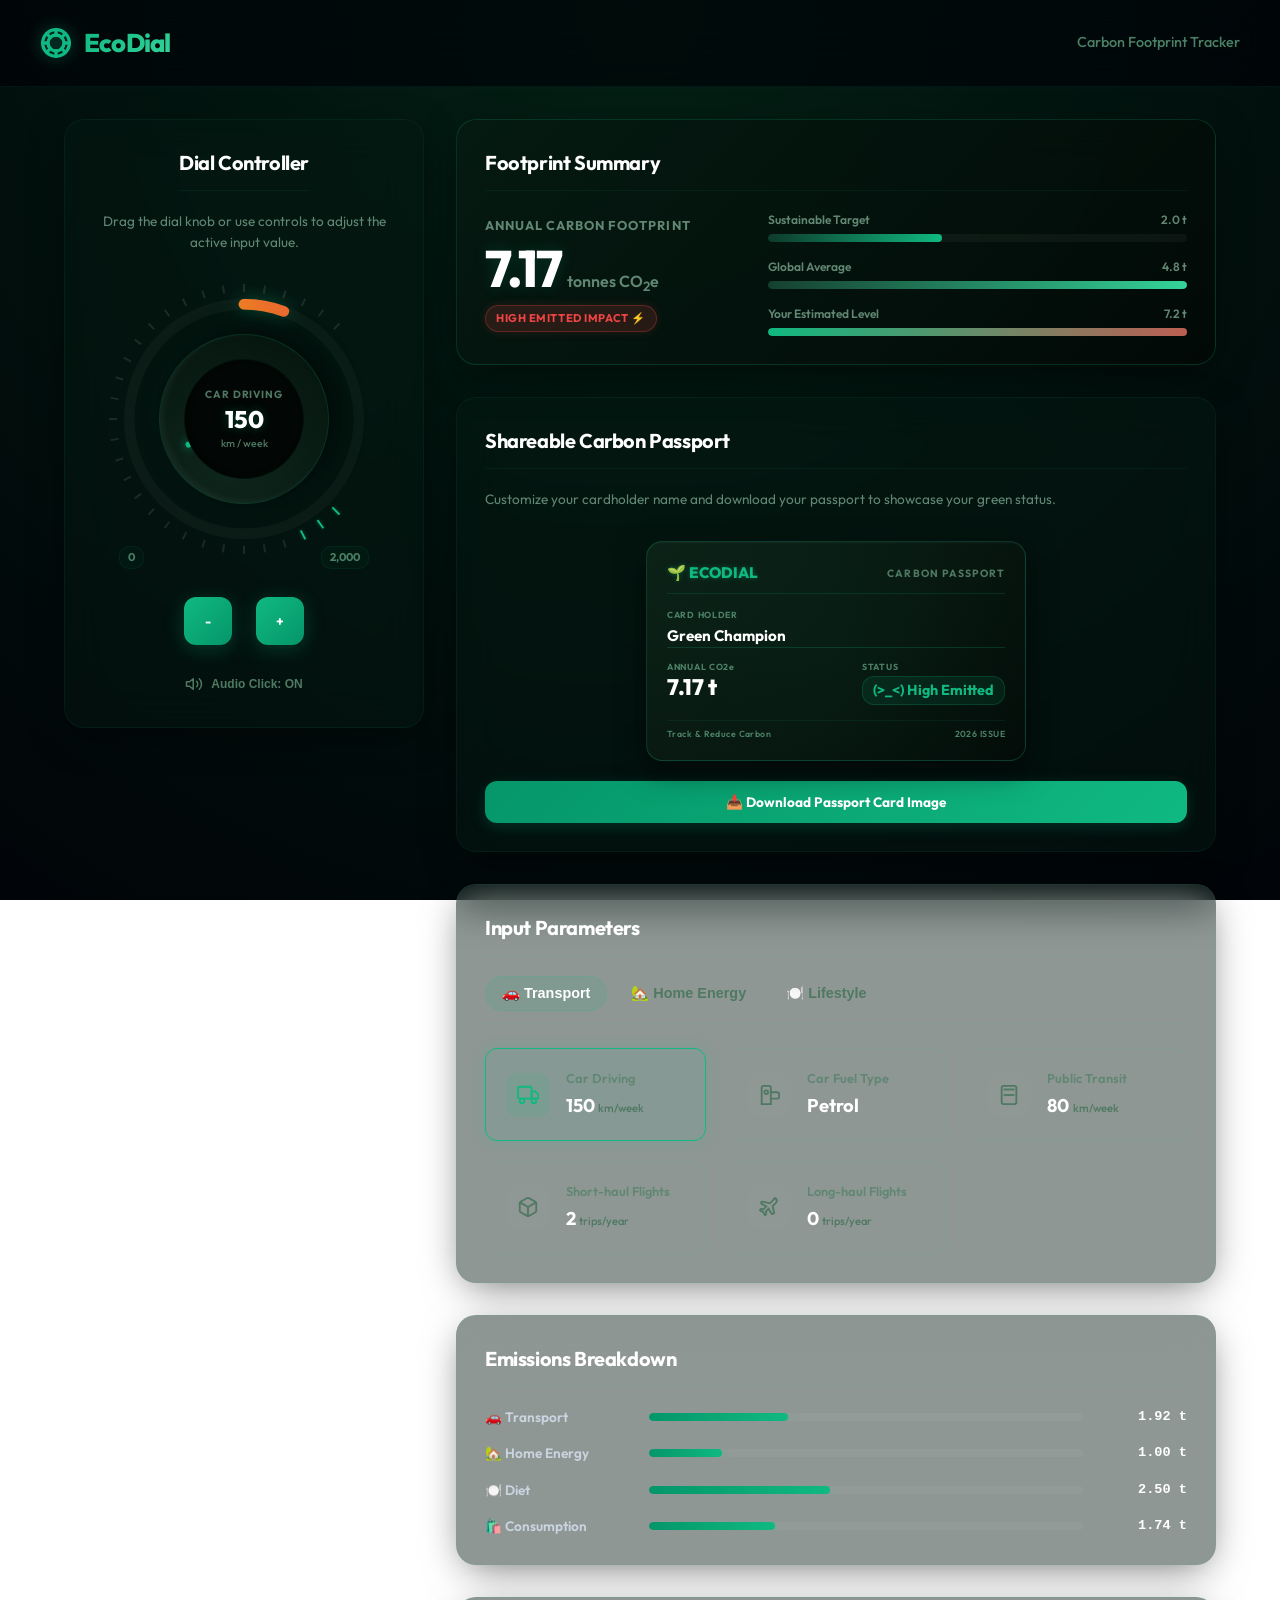
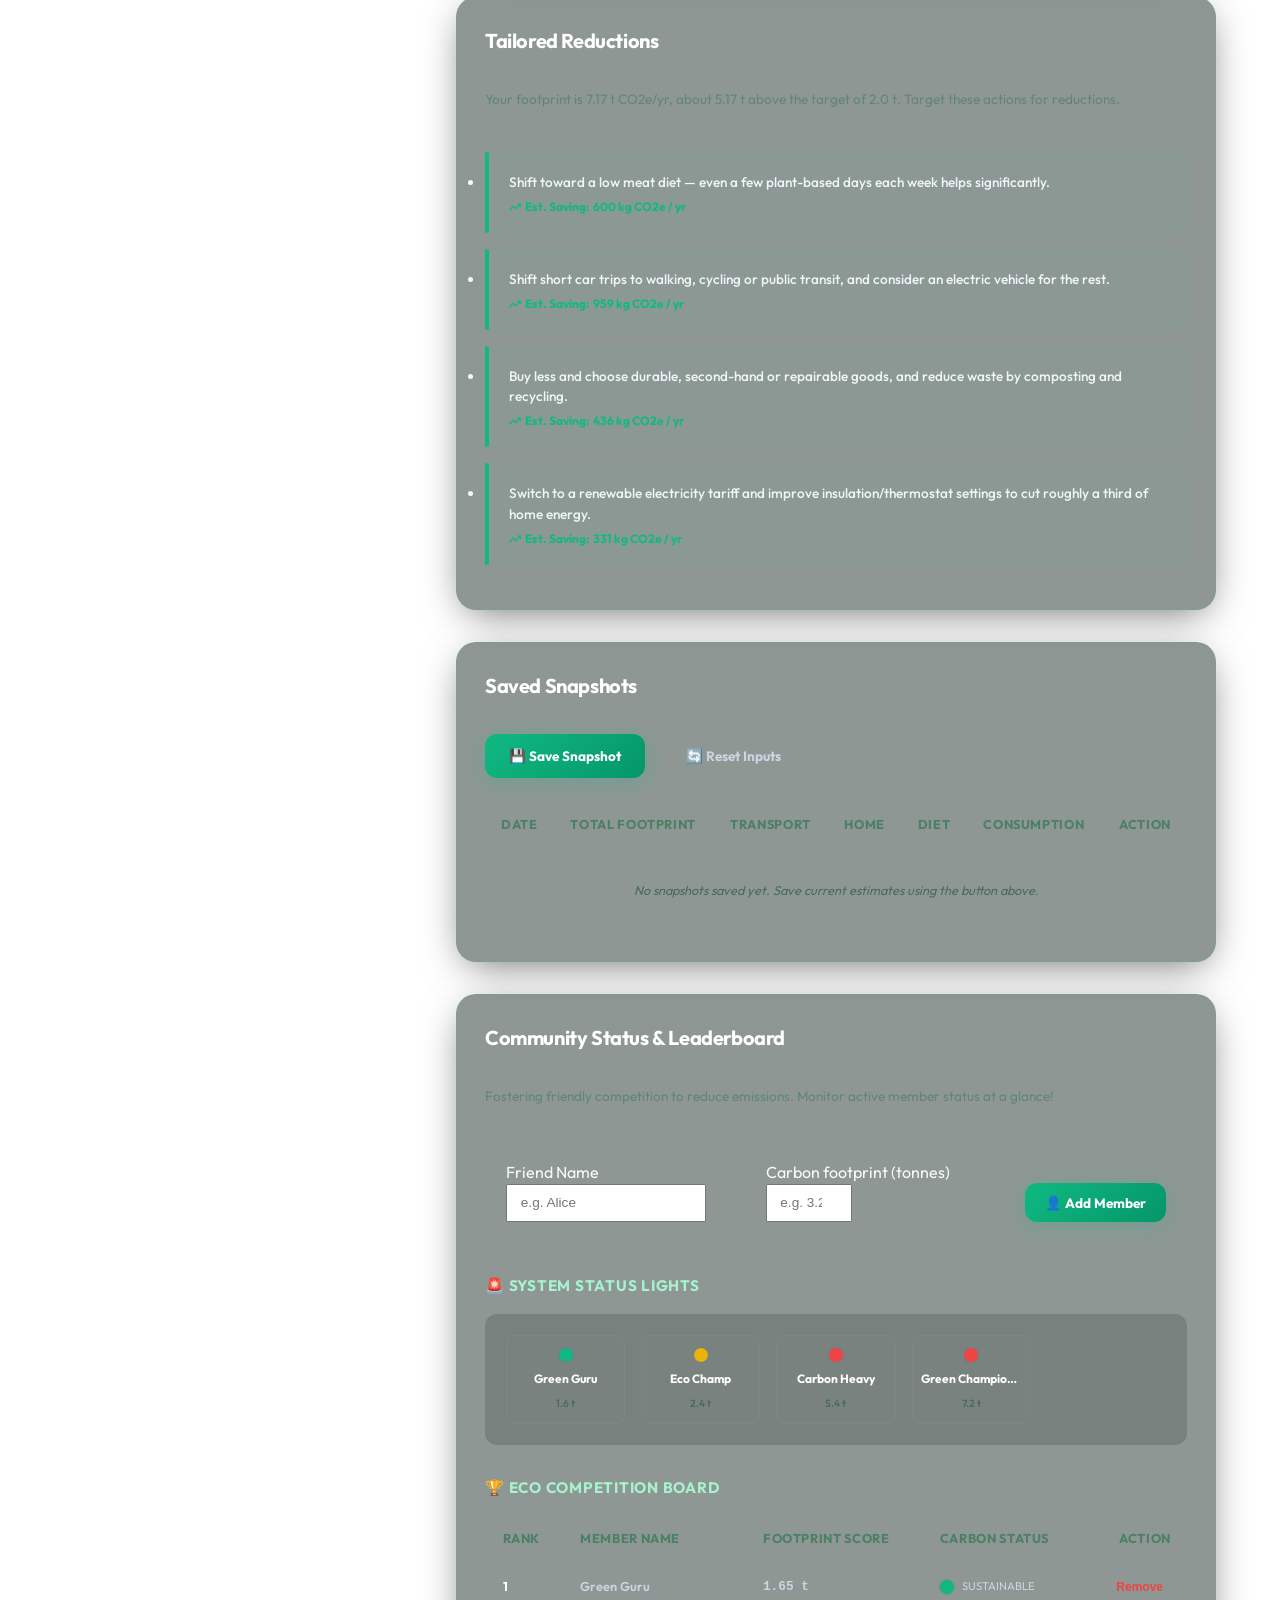
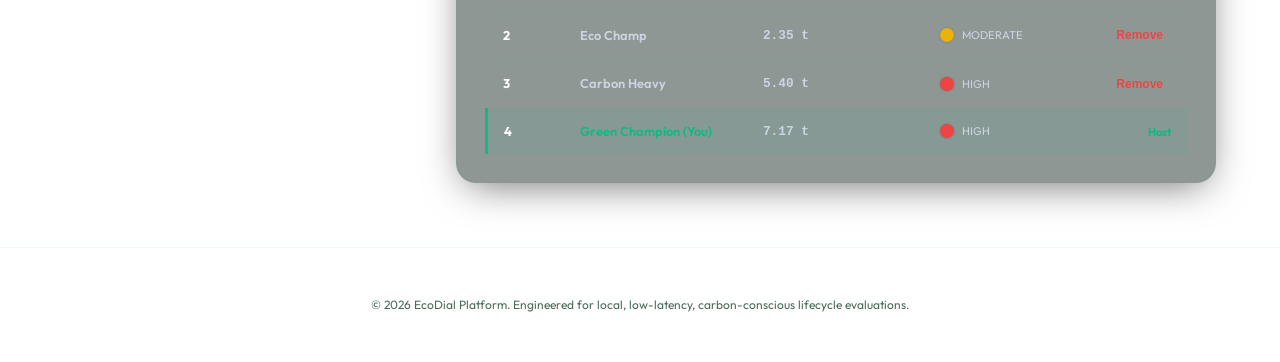
==== commit 53ed5964: "Remove premium tactile terminology and add live Cloud Run URL" ====
--- a/frontend/index.html
+++ b/frontend/index.html
@@ -3,7 +3,7 @@
 <head>
   <meta charset="UTF-8">
   <meta name="viewport" content="width=device-width, initial-scale=1.0">
-  <meta name="description" content="A premium, interactive carbon footprint calculator with drag-controlled tactile dials, live calculations, comparisons, and community leaderboards.">
+  <meta name="description" content="An interactive carbon footprint calculator with drag-controlled dials, live calculations, comparisons, and community leaderboards.">
   <title>EcoDial — Interactive Carbon Footprint Console</title>
   
   <!-- Font and Stylesheet -->
@@ -31,7 +31,7 @@
         </svg>
         <h1>EcoDial</h1>
       </div>
-      <p>Premium Tactile Carbon Footprint Tracker</p>
+      <p>Carbon Footprint Tracker</p>
     </div>
   </header>
 
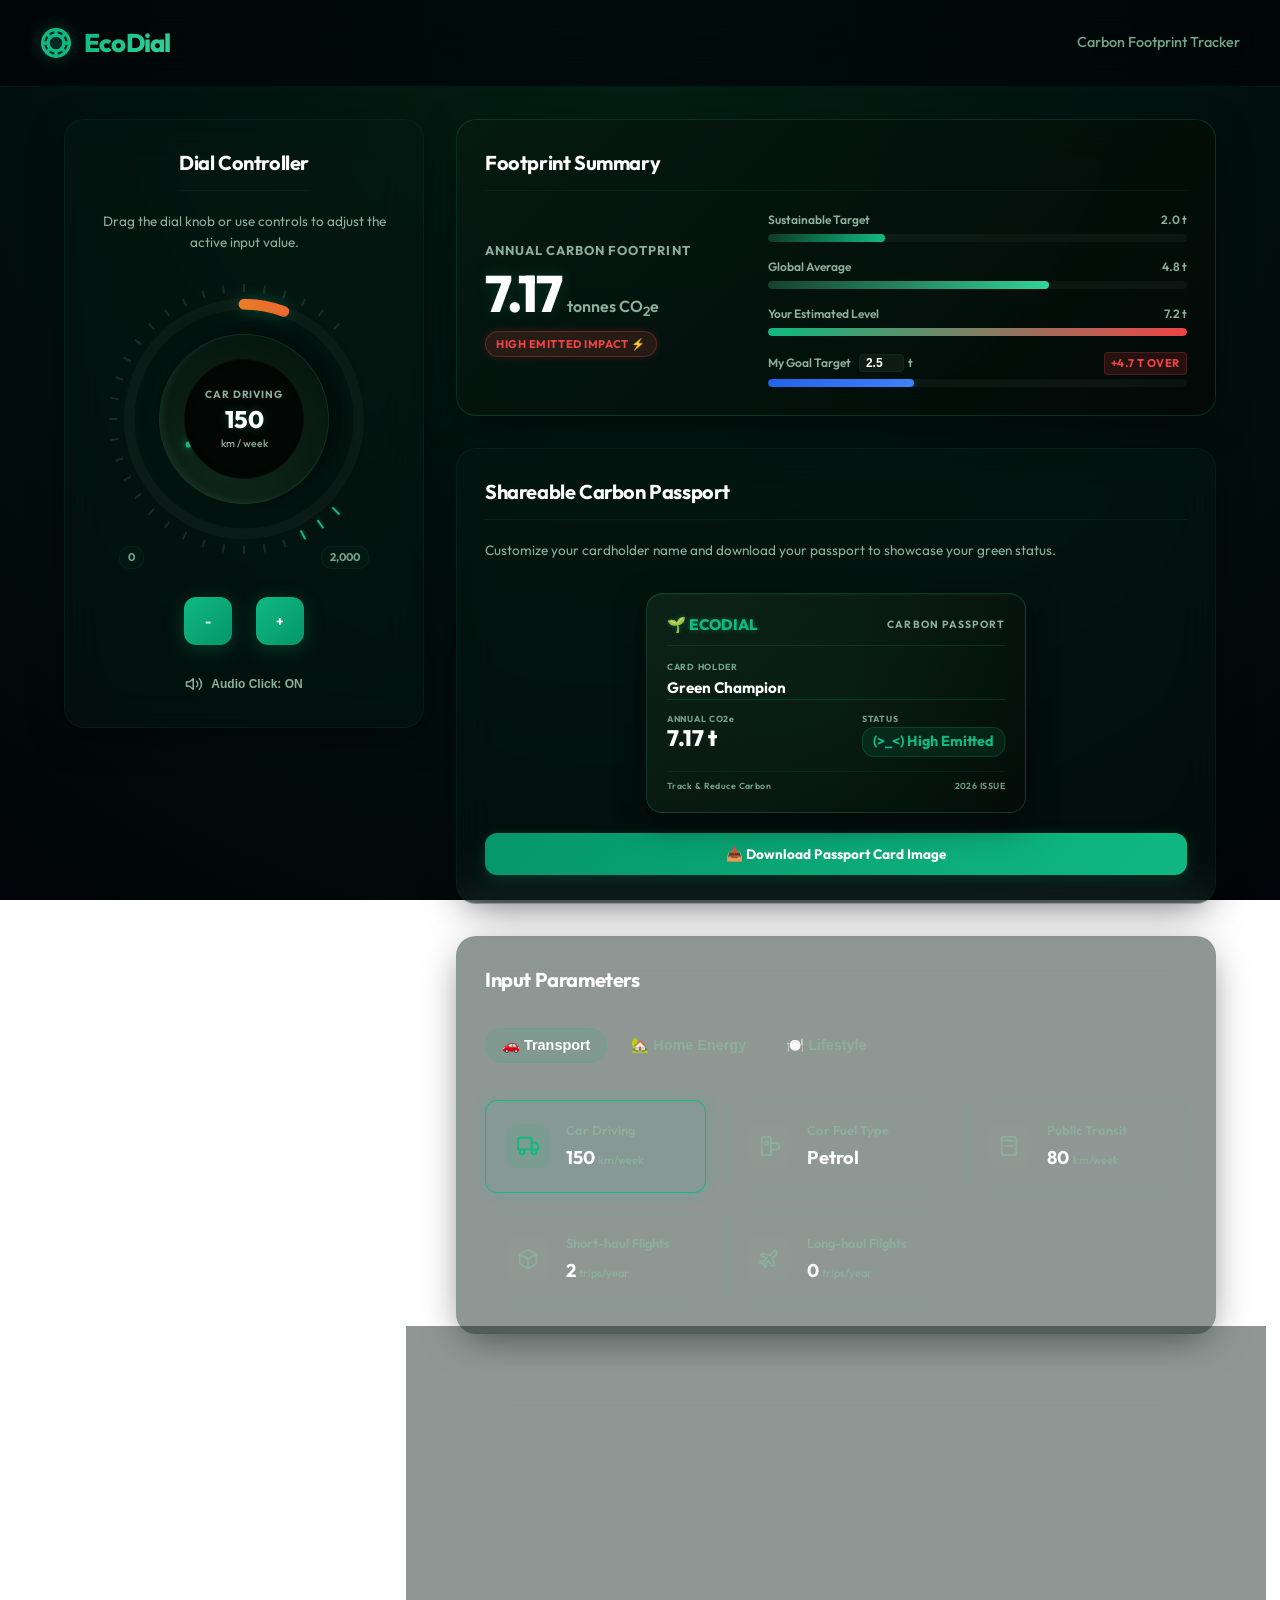
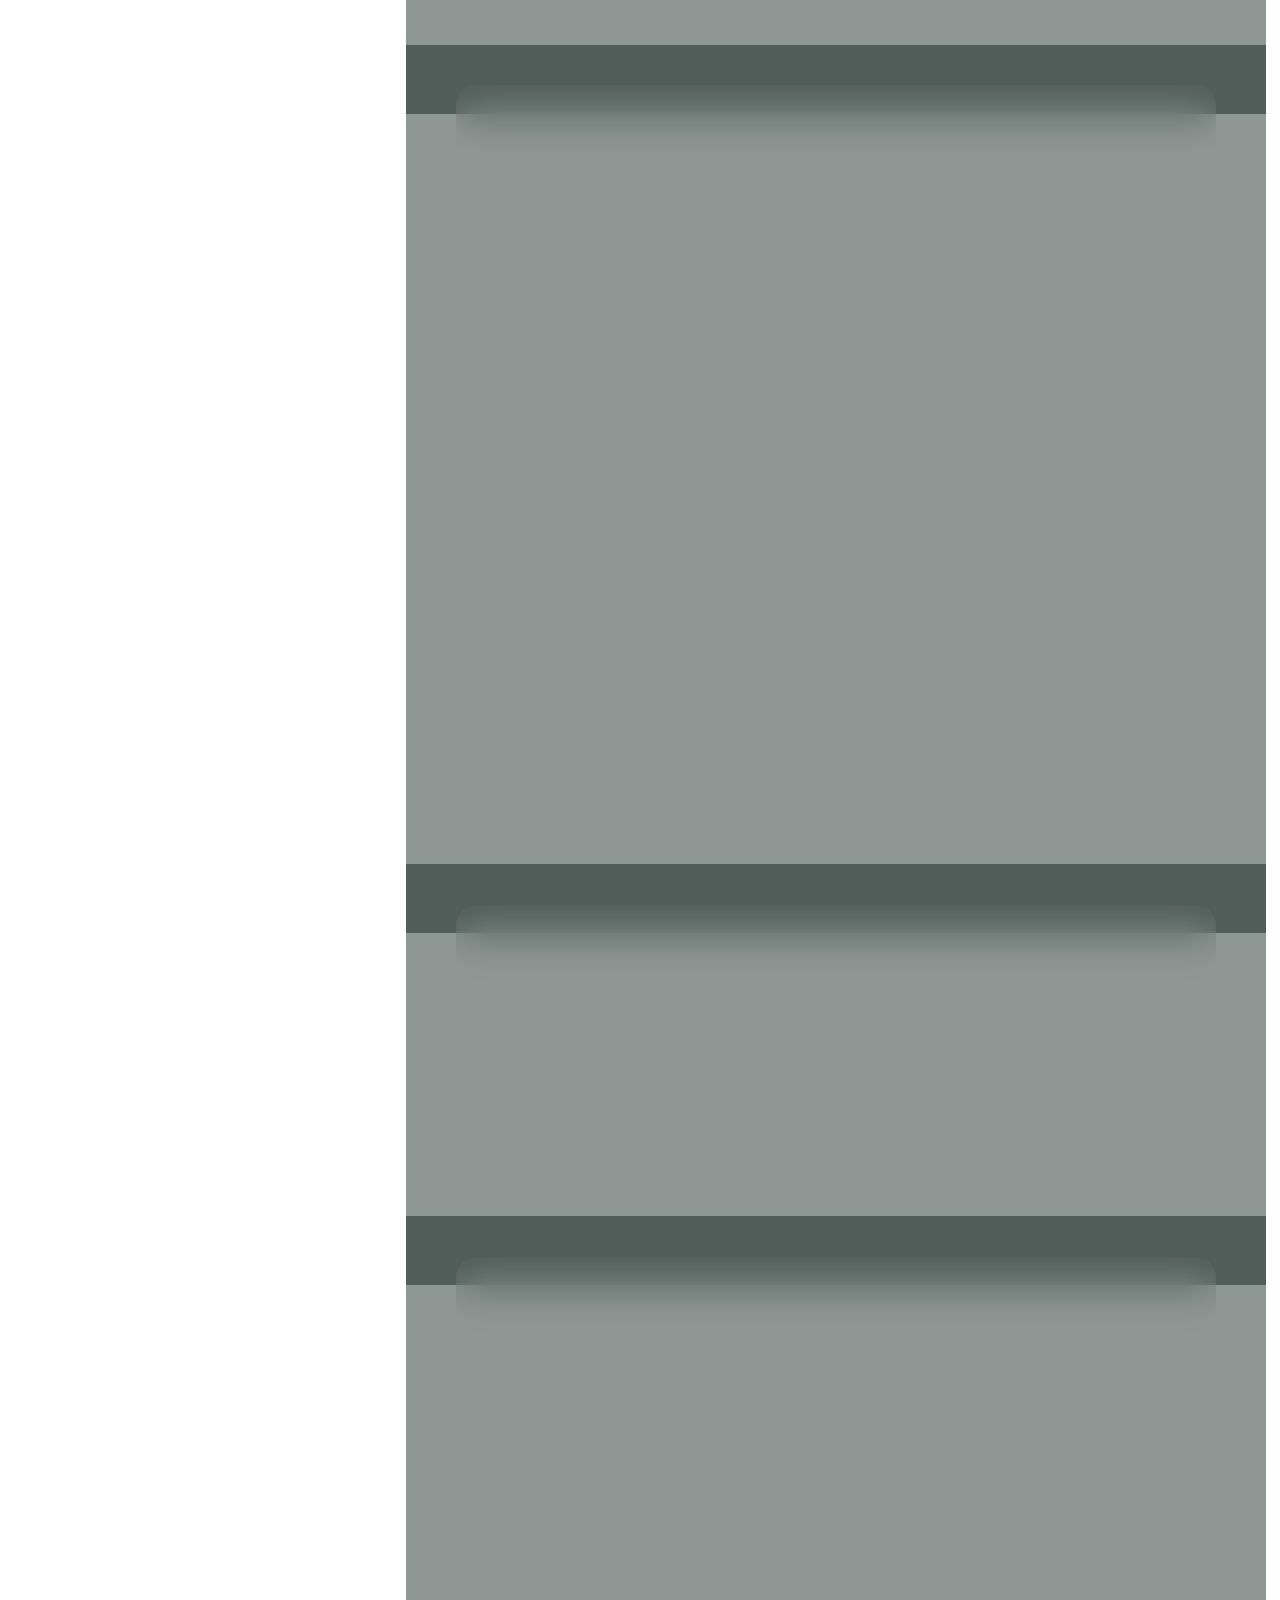
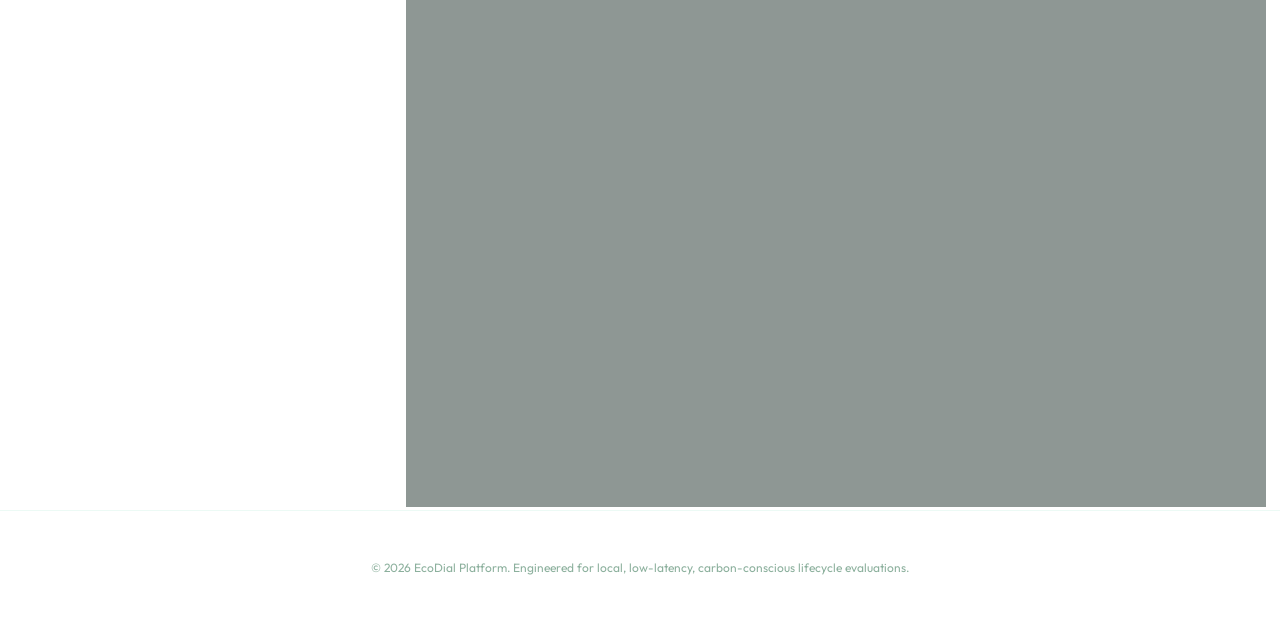
==== commit 6bcd24e5: "feat: Refactor frontend JavaScript into modules, add goals & trend chart, implement client unit test" ====
--- a/frontend/index.html
+++ b/frontend/index.html
@@ -43,7 +43,7 @@
       
       <!-- Main Dial Widget -->
       <div class="dial-wrapper">
-        <div class="dial-container" id="dial-interactive" role="slider" aria-label="Control Dial" aria-valuemin="0" aria-valuemax="100" aria-valuenow="0">
+        <div class="dial-container" id="dial-interactive" tabindex="0" role="slider" aria-label="Control Dial" aria-valuemin="0" aria-valuemax="100" aria-valuenow="0">
           <!-- Background Notch Circle -->
           <svg class="dial-svg" viewBox="0 0 200 200">
             <defs>
@@ -105,11 +105,6 @@
           <span id="sound-status-text">Audio Click: ON</span>
         </button>
       </div>
-      
-      <!-- Option Selector for Categorical Inputs -->
-      <div id="categorical-options-container" class="categorical-options hidden">
-        <!-- Dynmically filled buttons -->
-      </div>
     </section>
 
     <!-- Right Column: Results & Inputs Layout -->
@@ -121,10 +116,10 @@
           <div class="score-metric">
             <span class="score-label">Annual Carbon Footprint</span>
             <div class="score-number-wrapper">
-              <span id="score-value" class="score-number">0.00</span>
+              <span id="score-value" class="score-number" aria-live="polite">0.00</span>
               <span class="score-unit">tonnes CO<sub>2</sub>e</span>
             </div>
-            <div id="impact-badge" class="badge">Calculating...</div>
+          <div id="impact-badge" class="badge" aria-live="polite">Calculating...</div>
           </div>
           
           <div class="score-comparisons">
@@ -155,6 +150,20 @@
               </div>
               <div class="bar-track">
                 <div id="user-footprint-fill" class="bar-fill user-fill" style="width: 0%"></div>
+              </div>
+            </div>
+
+            <div class="comparison-bar">
+              <div class="comp-label-row">
+                <span style="display: flex; align-items: center; gap: 0.25rem;">
+                  <label for="personal-goal-input">My Goal Target</label>
+                  <input type="number" id="personal-goal-input" min="0.1" max="25.0" step="0.1" value="2.5" style="width: 45px; background: rgba(255,255,255,0.05); border: 1px solid var(--border); border-radius: 4px; padding: 1px 4px; color: #fff; font-size: 0.75rem; text-align: center; font-weight: bold; margin-left: 0.25rem;">
+                  <span>t</span>
+                </span>
+                <span id="personal-goal-status" class="goal-badge met">On Track</span>
+              </div>
+              <div class="bar-track">
+                <div id="personal-goal-fill" class="bar-fill goal-fill" style="width: 0%"></div>
               </div>
             </div>
           </div>
@@ -197,24 +206,24 @@
             </div>
           </div>
           
-          <button id="download-card-btn" class="btn btn-download-pass">📥 Download Passport Card Image</button>
+          <button id="download-card-btn" class="btn btn-download-pass"><span role="img" aria-label="download">📥</span> Download Passport Card Image</button>
         </div>
       </section>
 
       <!-- Category Navigation & Cards Grid -->
       <section class="inputs-panel card" aria-labelledby="inputs-heading">
         <h2 id="inputs-heading" class="visually-hidden">Input Parameters</h2>
-        <div class="tabs-header">
-          <button class="tab-btn active" data-category="transport">🚗 Transport</button>
-          <button class="tab-btn" data-category="home">🏡 Home Energy</button>
-          <button class="tab-btn" data-category="lifestyle">🍽️ Lifestyle</button>
+        <div class="tabs-header" role="tablist" aria-label="Carbon Input Categories">
+          <button class="tab-btn active" id="tab-btn-transport" role="tab" aria-selected="true" aria-controls="tab-transport" data-category="transport"><span role="img" aria-label="car">🚗</span> Transport</button>
+          <button class="tab-btn" id="tab-btn-home" role="tab" aria-selected="false" aria-controls="tab-home" data-category="home"><span role="img" aria-label="home">🏡</span> Home Energy</button>
+          <button class="tab-btn" id="tab-btn-lifestyle" role="tab" aria-selected="false" aria-controls="tab-lifestyle" data-category="lifestyle"><span role="img" aria-label="diet">🍽️</span> Lifestyle</button>
         </div>
 
         <div class="tabs-content">
           <!-- Transport Tab Content -->
-          <div class="tab-pane active" id="tab-transport">
+          <div class="tab-pane active" id="tab-transport" role="tabpanel" aria-labelledby="tab-btn-transport">
             <div class="cards-grid">
-              <div class="param-card active" id="card-car_km_per_week" data-id="car_km_per_week">
+              <div class="param-card active" id="card-car_km_per_week" data-id="car_km_per_week" tabindex="0" role="button" aria-pressed="true">
                 <div class="card-icon-wrapper">
                   <svg class="card-icon" viewBox="0 0 24 24" fill="none" stroke="currentColor" stroke-width="2">
                     <rect x="1" y="3" width="15" height="13" rx="2" ry="2"></rect>
@@ -232,7 +241,7 @@
                 </div>
               </div>
 
-              <div class="param-card" id="card-car_fuel" data-id="car_fuel">
+              <div class="param-card" id="card-car_fuel" data-id="car_fuel" tabindex="0" role="button" aria-pressed="false">
                 <div class="card-icon-wrapper">
                   <svg class="card-icon" viewBox="0 0 24 24" fill="none" stroke="currentColor" stroke-width="2">
                     <path d="M3 22h12M4 22V4a2 2 0 0 1 2-2h6a2 2 0 0 1 2 2v18"></path>
@@ -248,7 +257,7 @@
                 </div>
               </div>
 
-              <div class="param-card" id="card-public_transit_km_per_week" data-id="public_transit_km_per_week">
+              <div class="param-card" id="card-public_transit_km_per_week" data-id="public_transit_km_per_week" tabindex="0" role="button" aria-pressed="false">
                 <div class="card-icon-wrapper">
                   <svg class="card-icon" viewBox="0 0 24 24" fill="none" stroke="currentColor" stroke-width="2">
                     <rect x="4" y="2" width="16" height="20" rx="2" ry="2"></rect>
@@ -266,7 +275,7 @@
                 </div>
               </div>
 
-              <div class="param-card" id="card-short_haul_flights_per_year" data-id="short_haul_flights_per_year">
+              <div class="param-card" id="card-short_haul_flights_per_year" data-id="short_haul_flights_per_year" tabindex="0" role="button" aria-pressed="false">
                 <div class="card-icon-wrapper">
                   <svg class="card-icon" viewBox="0 0 24 24" fill="none" stroke="currentColor" stroke-width="2">
                     <path d="M21 16V8a2 2 0 0 0-1-1.73l-7-4a2 2 0 0 0-2 0l-7 4A2 2 0 0 0 3 8v8a2 2 0 0 0 1 1.73l7 4a2 2 0 0 0 2 0l7-4A2 2 0 0 0 21 16z"></path>
@@ -284,7 +293,7 @@
                 </div>
               </div>
 
-              <div class="param-card" id="card-long_haul_flights_per_year" data-id="long_haul_flights_per_year">
+              <div class="param-card" id="card-long_haul_flights_per_year" data-id="long_haul_flights_per_year" tabindex="0" role="button" aria-pressed="false">
                 <div class="card-icon-wrapper">
                   <svg class="card-icon" viewBox="0 0 24 24" fill="none" stroke="currentColor" stroke-width="2">
                     <path d="M17.8 19.2L16 11l3.5-3.5C21 6 21 4.5 19.5 3S18 3 16.5 4.5L13 8 4.8 6.2c-.5-.1-.9.1-1.1.5l-.3.7c-.2.4-.1.9.3 1.1L9 11.5l-3 3-2.3-.5c-.4-.1-.8.1-1 .4l-.4.5c-.2.4-.1.8.3 1l3 1.5 1.5 3c.2.4.6.5 1 .3l.5-.4c.3-.2.5-.6.4-1l-.5-2.3 3-3 3.3 5.3c.2.4.7.5 1.1.3l.7-.3c.4-.2.6-.6.5-1.1z"></path>
@@ -302,9 +311,9 @@
           </div>
 
           <!-- Home Energy Tab Content -->
-          <div class="tab-pane" id="tab-home">
+          <div class="tab-pane" id="tab-home" role="tabpanel" aria-labelledby="tab-btn-home">
             <div class="cards-grid">
-              <div class="param-card" id="card-electricity_kwh_per_month" data-id="electricity_kwh_per_month">
+              <div class="param-card" id="card-electricity_kwh_per_month" data-id="electricity_kwh_per_month" tabindex="0" role="button" aria-pressed="false">
                 <div class="card-icon-wrapper">
                   <svg class="card-icon" viewBox="0 0 24 24" fill="none" stroke="currentColor" stroke-width="2">
                     <polygon points="13 2 3 14 12 14 11 22 21 10 12 10 13 2"></polygon>
@@ -319,7 +328,7 @@
                 </div>
               </div>
 
-              <div class="param-card" id="card-natural_gas_kwh_per_month" data-id="natural_gas_kwh_per_month">
+              <div class="param-card" id="card-natural_gas_kwh_per_month" data-id="natural_gas_kwh_per_month" tabindex="0" role="button" aria-pressed="false">
                 <div class="card-icon-wrapper">
                   <svg class="card-icon" viewBox="0 0 24 24" fill="none" stroke="currentColor" stroke-width="2">
                     <path d="M12 2c1.88 0 3.39 1.19 4.02 2.82a5.093 5.093 0 0 0-4.02 1.34c-2 2-2 5.02 0 7.02s5.02 2 7.02 0a5.093 5.093 0 0 0 1.34-4.02C20.81 9.8 22 11.31 22 13.19C22 18.06 17.52 22 12 22S2 18.06 2 13.19C2 7.52 7.52 2 12 2z"></path>
@@ -334,7 +343,7 @@
                 </div>
               </div>
 
-              <div class="param-card" id="card-household_size" data-id="household_size">
+              <div class="param-card" id="card-household_size" data-id="household_size" tabindex="0" role="button" aria-pressed="false">
                 <div class="card-icon-wrapper">
                   <svg class="card-icon" viewBox="0 0 24 24" fill="none" stroke="currentColor" stroke-width="2">
                     <path d="M17 21v-2a4 4 0 0 0-4-4H5a4 4 0 0 0-4 4v2"></path>
@@ -355,9 +364,9 @@
           </div>
 
           <!-- Lifestyle Tab Content -->
-          <div class="tab-pane" id="tab-lifestyle">
+          <div class="tab-pane" id="tab-lifestyle" role="tabpanel" aria-labelledby="tab-btn-lifestyle">
             <div class="cards-grid">
-              <div class="param-card" id="card-diet" data-id="diet">
+              <div class="param-card" id="card-diet" data-id="diet" tabindex="0" role="button" aria-pressed="false">
                 <div class="card-icon-wrapper">
                   <svg class="card-icon" viewBox="0 0 24 24" fill="none" stroke="currentColor" stroke-width="2">
                     <circle cx="12" cy="12" r="10"></circle>
@@ -373,7 +382,7 @@
                 </div>
               </div>
 
-              <div class="param-card" id="card-goods_spend_usd_per_month" data-id="goods_spend_usd_per_month">
+              <div class="param-card" id="card-goods_spend_usd_per_month" data-id="goods_spend_usd_per_month" tabindex="0" role="button" aria-pressed="false">
                 <div class="card-icon-wrapper">
                   <svg class="card-icon" viewBox="0 0 24 24" fill="none" stroke="currentColor" stroke-width="2">
                     <rect x="2" y="7" width="20" height="14" rx="2" ry="2"></rect>
@@ -389,7 +398,7 @@
                 </div>
               </div>
 
-              <div class="param-card" id="card-waste_kg_per_week" data-id="waste_kg_per_week">
+              <div class="param-card" id="card-waste_kg_per_week" data-id="waste_kg_per_week" tabindex="0" role="button" aria-pressed="false">
                 <div class="card-icon-wrapper">
                   <svg class="card-icon" viewBox="0 0 24 24" fill="none" stroke="currentColor" stroke-width="2">
                     <polyline points="3 6 5 6 21 6"></polyline>
@@ -414,28 +423,33 @@
       <!-- Category Visual Breakdown Chart -->
       <section class="breakdown-card card" aria-labelledby="breakdown-heading">
         <h2 id="breakdown-heading">Emissions Breakdown</h2>
-        <div class="breakdown-chart" id="breakdown-chart-bars">
+        <p class="console-sub" style="margin-bottom: 1rem;">Click on any category bar below to view details and personalized educational insights.</p>
+        <div class="breakdown-chart" id="breakdown-chart-bars" aria-live="polite">
           <!-- Dynamic chart rows generated by JS -->
-          <div class="bar-row">
+          <div class="bar-row" style="cursor: pointer;" tabindex="0" role="button" aria-label="View Transport breakdown details" id="breakdown-row-transport">
             <span>🚗 Transport</span>
             <div class="bar-track"><div class="bar-fill user-fill" id="breakdown-fill-transport" style="width: 0%"></div></div>
             <span id="breakdown-val-transport">0.00 t</span>
           </div>
-          <div class="bar-row">
+          <div class="bar-row" style="cursor: pointer;" tabindex="0" role="button" aria-label="View Home Energy breakdown details" id="breakdown-row-home">
             <span>🏡 Home Energy</span>
             <div class="bar-track"><div class="bar-fill user-fill" id="breakdown-fill-home" style="width: 0%"></div></div>
             <span id="breakdown-val-home">0.00 t</span>
           </div>
-          <div class="bar-row">
+          <div class="bar-row" style="cursor: pointer;" tabindex="0" role="button" aria-label="View Diet breakdown details" id="breakdown-row-diet">
             <span>🍽️ Diet</span>
             <div class="bar-track"><div class="bar-fill user-fill" id="breakdown-fill-diet" style="width: 0%"></div></div>
             <span id="breakdown-val-diet">0.00 t</span>
           </div>
-          <div class="bar-row">
+          <div class="bar-row" style="cursor: pointer;" tabindex="0" role="button" aria-label="View Consumption breakdown details" id="breakdown-row-consumption">
             <span>🛍️ Consumption</span>
             <div class="bar-track"><div class="bar-fill user-fill" id="breakdown-fill-consumption" style="width: 0%"></div></div>
             <span id="breakdown-val-consumption">0.00 t</span>
           </div>
+        </div>
+        <div id="breakdown-details-panel" class="hidden" style="margin-top: 1.5rem; border-top: 1px solid var(--border); padding-top: 1.25rem; font-size: 0.85rem; line-height: 1.6; text-align: left; animation: fadeIn 0.3s ease;">
+          <h3 id="breakdown-details-title" style="font-size: 0.95rem; font-weight: 700; color: #a7f3d0; margin-bottom: 0.5rem;">Category Details</h3>
+          <p id="breakdown-details-text" style="color: #cbd5e1;"></p>
         </div>
       </section>
 
@@ -448,26 +462,50 @@
         <ul class="plain-list" id="recommendations-list">
           <!-- Dynamic list of recommendations -->
         </ul>
+        
+        <!-- My Active Commitments -->
+        <h3 class="board-title" style="margin-top: 2rem; border-top: 1px solid var(--border); padding-top: 1.5rem;">🌱 My Active Commitments</h3>
+        <div class="commitments-progress" style="margin-bottom: 1rem;">
+          <div class="comp-label-row">
+            <span>Total Carbon Saved</span>
+            <span id="commitments-total-saved" aria-live="polite">0 kg CO2e / yr</span>
+          </div>
+          <div class="bar-track" style="margin-top: 0.25rem;">
+            <div id="commitments-progress-bar" class="bar-fill user-fill" style="width: 0%; background: linear-gradient(90deg, #10b981 0%, #34d399 100%);"></div>
+          </div>
+        </div>
+        <ul class="plain-list" id="commitments-list" aria-live="polite">
+          <li style="color: var(--muted); font-style: italic; font-size: 0.85rem;" id="commitments-empty-msg">No active commitments yet. Commit to actions above to start reducing your carbon footprint.</li>
+        </ul>
       </section>
 
       <!-- History Snapshots Logs -->
       <section class="history-card card" aria-labelledby="history-heading">
         <h2 id="history-heading">Saved Snapshots</h2>
         <div class="history-controls">
-          <button id="save-snapshot-btn" class="btn">💾 Save Snapshot</button>
-          <button id="reset-platform-btn" class="btn secondary">🔄 Reset Inputs</button>
-        </div>
-        <div class="table-wrapper">
+          <button id="save-snapshot-btn" class="btn"><span role="img" aria-label="save">💾</span> Save Snapshot</button>
+          <button id="reset-platform-btn" class="btn secondary"><span role="img" aria-label="reset">🔄</span> Reset Inputs</button>
+        </div>
+
+        <!-- Trend chart container -->
+        <div id="history-trend-container" class="history-trend-container" style="display: none; margin-bottom: 2rem;">
+          <h3 style="font-size: 0.9rem; font-weight: 700; color: #75a38a; text-transform: uppercase; letter-spacing: 0.05em; margin-bottom: 1rem;">📈 Footprint Trend (tonnes CO2e)</h3>
+          <div class="trend-chart-wrapper" style="background: rgba(0, 0, 0, 0.15); border: 1px solid var(--border); border-radius: var(--radius-inner); padding: 1rem; position: relative;">
+            <svg id="trend-svg" viewBox="0 0 600 160" preserveAspectRatio="none" style="width: 100%; height: 160px; overflow: visible;"></svg>
+          </div>
+        </div>
+
+        <div class="table-wrapper" aria-live="polite">
           <table class="history" id="history-table">
             <thead>
               <tr>
-                <th>Date</th>
-                <th>Total Footprint</th>
-                <th>Transport</th>
-                <th>Home</th>
-                <th>Diet</th>
-                <th>Consumption</th>
-                <th style="text-align: right;">Action</th>
+                <th scope="col">Date</th>
+                <th scope="col">Total Footprint</th>
+                <th scope="col">Transport</th>
+                <th scope="col">Home</th>
+                <th scope="col">Diet</th>
+                <th scope="col">Consumption</th>
+                <th scope="col" style="text-align: right;">Action</th>
               </tr>
             </thead>
             <tbody id="history-table-body">
@@ -494,12 +532,12 @@
             <label for="friend-score-input">Carbon footprint (tonnes)</label>
             <input type="number" id="friend-score-input" placeholder="e.g. 3.2" step="0.1" min="0" max="30">
           </div>
-          <button id="add-friend-btn" class="btn" style="margin-top: 1.5rem;">👤 Add Member</button>
+          <button id="add-friend-btn" class="btn" style="margin-top: 1.5rem;"><span role="img" aria-label="user">👤</span> Add Member</button>
         </div>
 
         <!-- Warning Lights Board -->
         <h3 class="board-title">🚨 System Status Lights</h3>
-        <div class="status-light-board" id="status-lights-grid">
+        <div class="status-light-board" id="status-lights-grid" aria-live="polite">
           <!-- Dynamically populated with status LEDs -->
         </div>
 
@@ -509,11 +547,11 @@
           <table class="history" id="leaderboard-table">
             <thead>
               <tr>
-                <th>Rank</th>
-                <th>Member Name</th>
-                <th>Footprint Score</th>
-                <th>Carbon Status</th>
-                <th style="text-align: right;">Action</th>
+                <th scope="col">Rank</th>
+                <th scope="col">Member Name</th>
+                <th scope="col">Footprint Score</th>
+                <th scope="col">Carbon Status</th>
+                <th scope="col" style="text-align: right;">Action</th>
               </tr>
             </thead>
             <tbody id="leaderboard-table-body">
@@ -530,6 +568,10 @@
   </footer>
 
   <!-- Application Logic -->
+  <script src="js/constants.js"></script>
+  <script src="js/audio.js"></script>
+  <script src="js/passport.js"></script>
+  <script src="js/chart.js"></script>
   <script src="js/app.js"></script>
 </body>
 </html>
--- a/frontend/css/styles.css
+++ b/frontend/css/styles.css
@@ -6,7 +6,7 @@
   --surface: rgba(6, 26, 18, 0.45);
   --surface-hover: rgba(9, 36, 25, 0.6);
   --text: #f8fafc;
-  --muted: #4b6b5b;
+  --muted: #8cb09d;
   --primary: #10b981; /* Emerald green */
   --primary-glow: rgba(16, 185, 129, 0.4);
   --blue-accent: #34d399; /* Mint green for moderate */
@@ -118,7 +118,7 @@
   -webkit-text-fill-color: transparent;
 }
 .app-header p {
-  color: #4b8066;
+  color: #75a38a;
   font-size: 0.9rem;
   font-weight: 500;
 }
@@ -175,7 +175,7 @@
 }
 .console-sub {
   font-size: 0.85rem;
-  color: #618774;
+  color: #8cb09d;
   margin-bottom: 2rem;
 }
 
@@ -200,7 +200,7 @@
 .dial-range-lbl {
   font-size: 0.7rem;
   font-weight: 700;
-  color: #4b8066;
+  color: #75a38a;
   background: rgba(16, 185, 129, 0.04);
   border: 1px solid var(--border);
   padding: 2px 8px;
@@ -325,7 +325,7 @@
   font-size: 0.65rem;
   text-transform: uppercase;
   letter-spacing: 0.08em;
-  color: #4f7962;
+  color: #8cb09d;
   font-weight: 700;
   max-width: 90px;
   overflow: hidden;
@@ -342,7 +342,7 @@
 }
 .dial-display-unit {
   font-size: 0.65rem;
-  color: #4f7962;
+  color: #8cb09d;
   font-weight: 500;
 }
 
@@ -381,7 +381,7 @@
 .btn-toggle-sound {
   background: transparent;
   border: none;
-  color: #4f7962;
+  color: #8cb09d;
   cursor: pointer;
   display: inline-flex;
   align-items: center;
@@ -459,7 +459,7 @@
   font-weight: 700;
   text-transform: uppercase;
   letter-spacing: 0.08em;
-  color: #618774;
+  color: #8cb09d;
 }
 .score-number-wrapper {
   margin: 0.5rem 0;
@@ -477,7 +477,7 @@
 }
 .score-unit {
   font-size: 1rem;
-  color: #618774;
+  color: #8cb09d;
   font-weight: 600;
 }
 .badge {
@@ -523,7 +523,7 @@
   display: flex;
   justify-content: space-between;
   font-size: 0.75rem;
-  color: #618774;
+  color: #8cb09d;
   font-weight: 600;
 }
 .bar-track {
@@ -541,11 +541,9 @@
 }
 .sustainable-fill {
   background: linear-gradient(90deg, rgba(16, 185, 129, 0.2) 0%, var(--primary) 100%);
-  width: 41.6% !important;
 }
 .avg-fill {
   background: linear-gradient(90deg, rgba(52, 211, 153, 0.2) 0%, var(--blue-accent) 100%);
-  width: 100% !important;
 }
 .user-fill {
   background: linear-gradient(90deg, #059669 0%, #10b981 100%);
@@ -555,6 +553,30 @@
   background: linear-gradient(90deg, #10b981 0%, #ef4444 100%);
   box-shadow: 0 0 8px rgba(239, 68, 68, 0.3);
 }
+.goal-fill {
+  background: linear-gradient(90deg, #2563eb 0%, #3b82f6 100%);
+  box-shadow: 0 0 8px rgba(59, 130, 246, 0.3);
+}
+.goal-badge {
+  font-size: 0.7rem;
+  font-weight: bold;
+  padding: 2px 6px;
+  border-radius: 4px;
+  text-transform: uppercase;
+  letter-spacing: 0.05em;
+  transition: all 0.3s ease;
+}
+.goal-badge.met {
+  background: rgba(16, 185, 129, 0.15);
+  color: #10b981;
+  border: 1px solid rgba(16, 185, 129, 0.2);
+}
+.goal-badge.over {
+  background: rgba(239, 68, 68, 0.15);
+  color: #ef4444;
+  border: 1px solid rgba(239, 68, 68, 0.2);
+}
+
 
 /* Category Tabs navigation */
 .tabs-header {
@@ -567,7 +589,7 @@
 .tab-btn {
   background: transparent;
   border: none;
-  color: #4f7962;
+  color: #8cb09d;
   font-size: 0.9rem;
   font-weight: 700;
   cursor: pointer;
@@ -628,7 +650,7 @@
   display: flex;
   align-items: center;
   justify-content: center;
-  color: #4f7962;
+  color: #8cb09d;
   transition: all 0.3s ease;
 }
 .param-card.active .card-icon-wrapper {
@@ -646,7 +668,7 @@
 .card-info h3 {
   font-size: 0.8rem;
   font-weight: 600;
-  color: #618774;
+  color: #8cb09d;
   margin-bottom: 0.25rem;
 }
 .card-val-row {
@@ -664,7 +686,7 @@
 }
 .card-unit {
   font-size: 0.7rem;
-  color: #4f7962;
+  color: #8cb09d;
   font-weight: 500;
 }
 
@@ -695,7 +717,7 @@
 /* Actions Card / Recommendations */
 .insights-summary {
   font-size: 0.85rem;
-  color: #618774;
+  color: #8cb09d;
   line-height: 1.6;
   margin-bottom: 1.5rem;
   padding-bottom: 1rem;
@@ -787,7 +809,7 @@
 }
 table.history th {
   font-weight: 700;
-  color: #4b8066;
+  color: #75a38a;
   text-transform: uppercase;
   letter-spacing: 0.05em;
   border-bottom: 2px solid var(--border);
@@ -879,7 +901,7 @@
 .ecocard-type {
   font-size: 0.65rem;
   font-weight: 700;
-  color: #4f7962;
+  color: #8cb09d;
   letter-spacing: 0.1em;
 }
 .ecocard-body {
@@ -896,7 +918,7 @@
 .ecocard-label {
   font-size: 0.55rem;
   font-weight: 700;
-  color: #4b8066;
+  color: #75a38a;
   letter-spacing: 0.08em;
   margin-bottom: 0.15rem;
 }
@@ -944,7 +966,7 @@
   display: flex;
   justify-content: space-between;
   font-size: 0.55rem;
-  color: #4b8066;
+  color: #75a38a;
   font-weight: 600;
   letter-spacing: 0.05em;
   z-index: 2;
@@ -1094,7 +1116,7 @@
 .app-footer {
   text-align: center;
   padding: 3rem 1.5rem;
-  color: #4b6b5b;
+  color: #8cb09d;
   font-size: 0.75rem;
   border-top: 1px solid var(--border);
   margin-top: 4rem;
@@ -1163,3 +1185,30 @@
     animation: none !important;
   }
 }
+
+/* History Trend Chart Styling */
+.history-trend-container {
+  margin-top: 1rem;
+}
+.trend-chart-wrapper {
+  overflow-x: auto;
+  border-radius: var(--radius-inner);
+}
+.trend-chart-wrapper svg {
+  min-width: 500px;
+}
+.trend-chart-wrapper line {
+  stroke-width: 1px;
+}
+.trend-chart-wrapper text {
+  font-family: inherit;
+  pointer-events: none;
+}
+.trend-chart-wrapper circle {
+  transition: r 0.2s cubic-bezier(0.25, 0.8, 0.25, 1);
+  cursor: pointer;
+}
+.trend-chart-wrapper circle:hover {
+  r: 7;
+}
+
